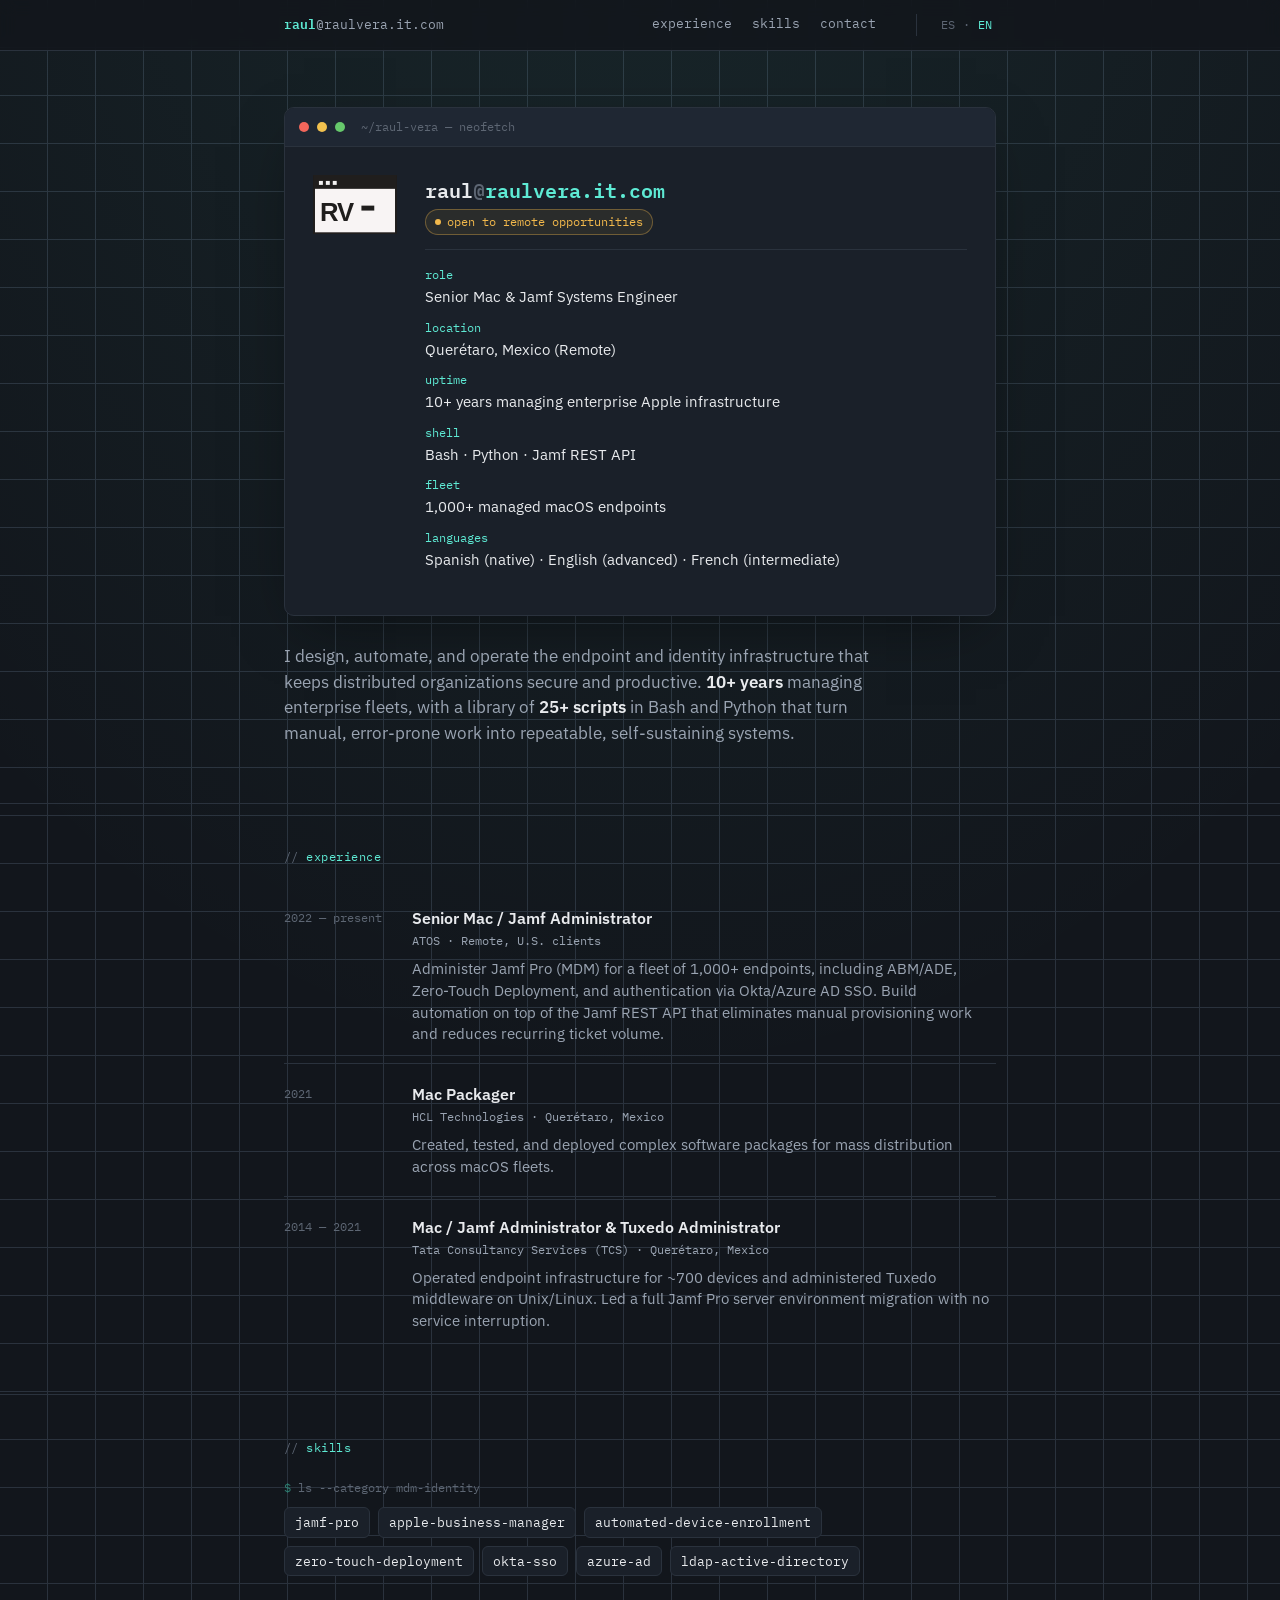
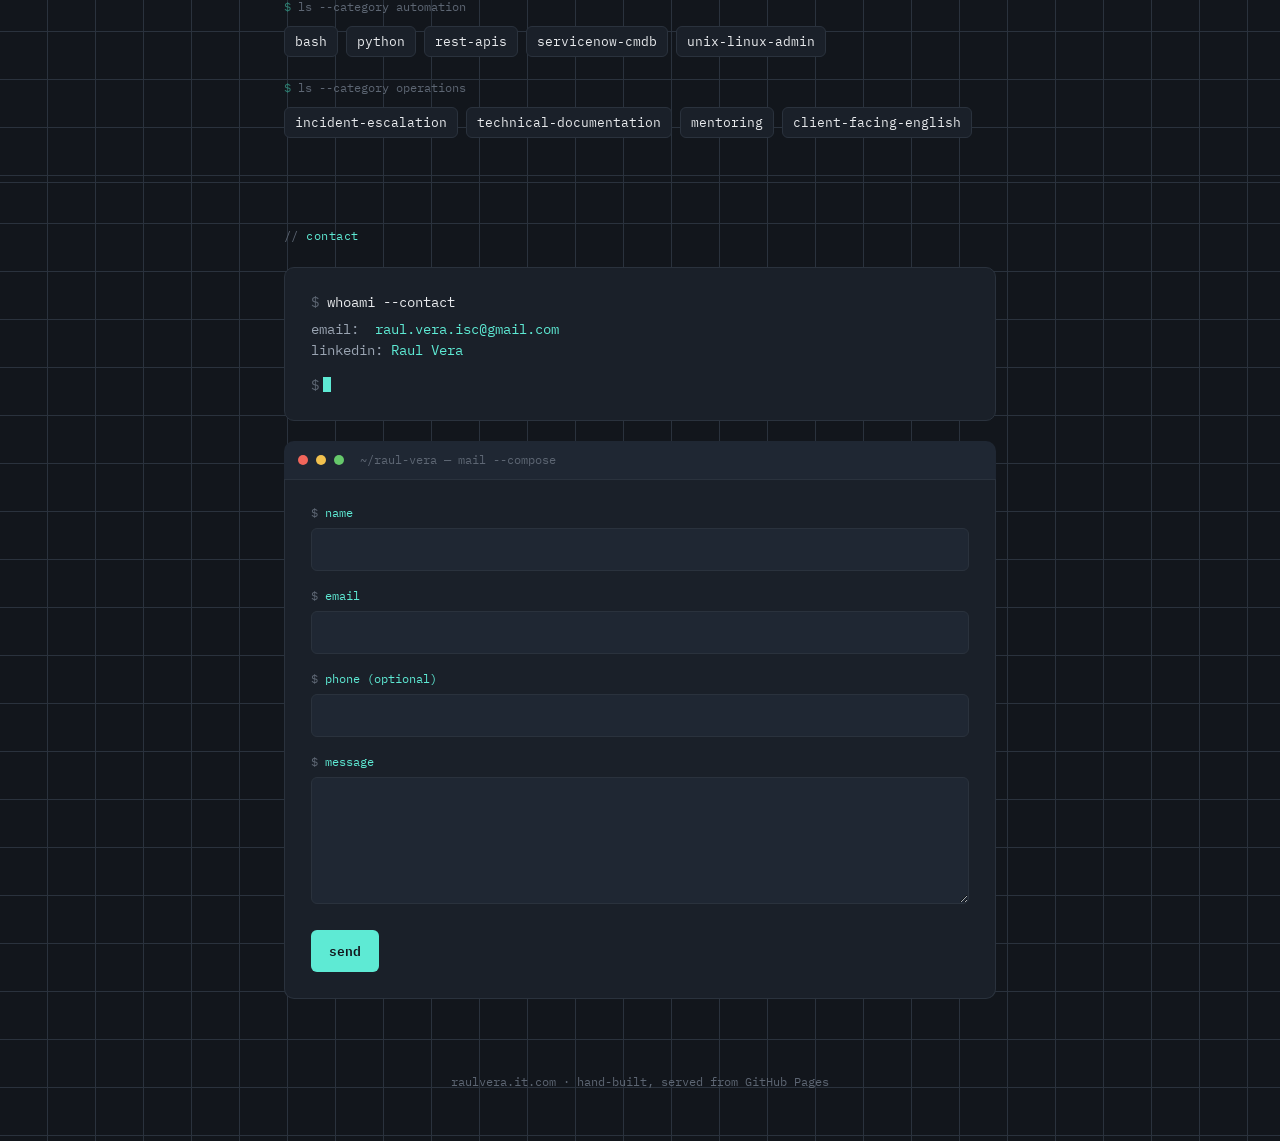
==== en/index.html @ 52d05ffd "Replace neofetch panel icon with RV logo from repo" ====
<!DOCTYPE html>
<html lang="en">
<head>
<meta charset="UTF-8">
<meta name="viewport" content="width=device-width, initial-scale=1.0">
<title>Raúl Vera — Senior Mac &amp; Jamf Systems Engineer</title>
<meta name="description" content="Raúl Vera Pineda — Senior Mac & Jamf Systems Engineer. 10+ years managing endpoint and identity infrastructure for enterprise clients.">
<link rel="preconnect" href="https://fonts.googleapis.com">
<link rel="preconnect" href="https://fonts.gstatic.com" crossorigin>
<link href="https://fonts.googleapis.com/css2?family=IBM+Plex+Mono:wght@400;500;600;700&family=IBM+Plex+Sans:wght@400;500;600;700&display=swap" rel="stylesheet">
<style>
  :root{
    --bg:        #12161C;
    --bg-panel:  #1A2029;
    --bg-panel-2:#1F2733;
    --border:    #2A323D;
    --text:      #E8EAED;
    --text-dim:  #9AA4B2;
    --text-faint:#5D6673;
    --accent:    #5EEAD4;
    --accent-dim:#2E7D71;
    --warn:      #F2B84B;
    --mono: 'IBM Plex Mono', ui-monospace, Menlo, Consolas, monospace;
    --sans: 'IBM Plex Sans', -apple-system, Segoe UI, sans-serif;
  }

  *{ box-sizing: border-box; }
  html{ scroll-behavior: smooth; }
  @media (prefers-reduced-motion: reduce){
    html{ scroll-behavior: auto; }
    *{ animation-duration: 0.01ms !important; transition-duration: 0.01ms !important; }
  }

  body{
    margin:0;
    background: var(--bg);
    background-image:
      radial-gradient(ellipse 80% 50% at 50% -10%, rgba(94,234,212,0.08), transparent),
      linear-gradient(var(--border) 1px, transparent 1px),
      linear-gradient(90deg, var(--border) 1px, transparent 1px);
    background-size: auto, 48px 48px, 48px 48px;
    background-position: 0 0, -1px -1px, -1px -1px;
    color: var(--text);
    font-family: var(--sans);
    line-height: 1.5;
    -webkit-font-smoothing: antialiased;
  }

  a{ color: var(--accent); text-decoration: none; }
  a:hover{ text-decoration: underline; }
  a:focus-visible, button:focus-visible{
    outline: 2px solid var(--accent);
    outline-offset: 3px;
    border-radius: 2px;
  }

  .wrap{
    max-width: 760px;
    margin: 0 auto;
    padding: 0 24px;
  }

  /* ---------- NAV ---------- */
  nav{
    position: sticky;
    top: 0;
    z-index: 10;
    background: rgba(18,22,28,0.85);
    backdrop-filter: blur(8px);
    border-bottom: 1px solid var(--border);
  }
  nav .wrap{
    display:flex;
    align-items:center;
    justify-content: space-between;
    padding-top: 14px;
    padding-bottom: 14px;
  }
  .nav-id{
    font-family: var(--mono);
    font-size: 13px;
    color: var(--text-dim);
  }
  .nav-id b{ color: var(--accent); font-weight: 600; }
  .nav-links{
    display:flex;
    gap: 20px;
    font-family: var(--mono);
    font-size: 13px;
  }
  .nav-links a{ color: var(--text-dim); }
  .nav-links a:hover{ color: var(--accent); }
  .lang-switch{
    display:flex;
    align-items:center;
    gap: 4px;
    font-family: var(--mono);
    font-size: 12px;
    margin-left: 20px;
    padding-left: 20px;
    border-left: 1px solid var(--border);
  }
  .lang-switch a{ color: var(--text-faint); padding: 2px 4px; }
  .lang-switch a:hover{ color: var(--accent); text-decoration:none; }
  .lang-switch a.active{ color: var(--accent); }
  .lang-switch span{ color: var(--text-faint); }

  /* ---------- HERO / NEOFETCH PANEL ---------- */
  header.hero{
    padding: 56px 0 40px;
  }
  .panel{
    background: var(--bg-panel);
    border: 1px solid var(--border);
    border-radius: 10px;
    overflow: hidden;
    box-shadow: 0 20px 60px -20px rgba(0,0,0,0.5);
  }
  .panel-titlebar{
    display:flex;
    align-items:center;
    gap: 8px;
    padding: 10px 14px;
    background: var(--bg-panel-2);
    border-bottom: 1px solid var(--border);
    font-family: var(--mono);
    font-size: 12px;
    color: var(--text-faint);
  }
  .dot{ width:10px; height:10px; border-radius:50%; display:inline-block; }
  .dot.r{ background:#F2665B; } .dot.y{ background:#F2C14E; } .dot.g{ background:#66C86B; }
  .panel-titlebar .path{ margin-left: 8px; }

  .fetch{
    display:grid;
    grid-template-columns: auto 1fr;
    gap: 28px;
    padding: 28px;
  }
  .fetch-mark{
    width: 84px;
    height: auto;
    flex-shrink: 0;
  }
  .fetch-data dt{
    font-family: var(--mono);
    font-size: 12px;
    color: var(--accent);
    margin-top: 10px;
  }
  .fetch-data dt:first-child{ margin-top: 0; }
  .fetch-data dd{
    margin: 2px 0 0;
    font-family: var(--sans);
    font-size: 15px;
    color: var(--text);
  }
  .fetch-name{
    font-family: var(--mono);
    font-weight: 600;
    font-size: 20px;
    color: var(--text);
    margin: 0 0 2px;
  }
  .fetch-name .at{ color: var(--text-faint); }
  .fetch-name .host{ color: var(--accent); }
  .fetch-rule{
    height:1px;
    background: var(--border);
    margin: 14px 0;
  }
  .status-pill{
    display:inline-flex;
    align-items:center;
    gap:6px;
    font-family: var(--mono);
    font-size: 12px;
    color: var(--warn);
    border: 1px solid rgba(242,184,75,0.35);
    background: rgba(242,184,75,0.08);
    padding: 3px 9px;
    border-radius: 999px;
  }
  .status-pill .blip{
    width:6px; height:6px; border-radius:50%;
    background: var(--warn);
  }

  .lede{
    margin-top: 28px;
    font-size: 17px;
    color: var(--text-dim);
    max-width: 62ch;
  }
  .lede strong{ color: var(--text); font-weight: 600; }

  /* ---------- SECTION LABELS ---------- */
  .section{ padding: 44px 0; border-top: 1px solid var(--border); }
  .section-label{
    font-family: var(--mono);
    font-size: 12px;
    color: var(--accent);
    letter-spacing: 0.04em;
    margin: 0 0 22px;
  }
  .section-label::before{ content: "// "; color: var(--text-faint); }

  /* ---------- EXPERIENCE (changelog style) ---------- */
  .log-entry{
    display:grid;
    grid-template-columns: 108px 1fr;
    gap: 20px;
    padding: 18px 0;
    border-bottom: 1px solid var(--border);
  }
  .log-entry:last-child{ border-bottom: none; }
  .log-date{
    font-family: var(--mono);
    font-size: 12px;
    color: var(--text-faint);
    padding-top: 3px;
  }
  .log-role{
    font-weight: 600;
    font-size: 16px;
    color: var(--text);
    margin: 0 0 2px;
  }
  .log-co{
    font-family: var(--mono);
    font-size: 12px;
    color: var(--text-dim);
    margin: 0 0 8px;
  }
  .log-desc{
    font-size: 14.5px;
    color: var(--text-dim);
    margin: 0;
  }

  /* ---------- SKILLS (package list style) ---------- */
  .pkg-group{ margin-bottom: 22px; }
  .pkg-group:last-child{ margin-bottom: 0; }
  .pkg-cmd{
    font-family: var(--mono);
    font-size: 12px;
    color: var(--text-faint);
    margin: 0 0 10px;
  }
  .pkg-cmd .flag{ color: var(--accent-dim); }
  .pkg-list{
    display:flex;
    flex-wrap: wrap;
    gap: 8px;
  }
  .pkg{
    font-family: var(--mono);
    font-size: 12.5px;
    color: var(--text);
    background: var(--bg-panel);
    border: 1px solid var(--border);
    padding: 5px 10px;
    border-radius: 6px;
  }
  .pkg .ver{ color: var(--accent); }

  /* ---------- CONTACT (terminal prompt) ---------- */
  .term{
    background: var(--bg-panel);
    border: 1px solid var(--border);
    border-radius: 10px;
    padding: 24px 26px;
    font-family: var(--mono);
    font-size: 14px;
  }
  .term .prompt{ color: var(--text-faint); }
  .term .cmd{ color: var(--text); }
  .term .out{ color: var(--text-dim); margin: 6px 0 14px 0; }
  .term .out a{ color: var(--accent); }
  .term .cursor{
    display:inline-block;
    width: 8px; height: 15px;
    background: var(--accent);
    margin-left: 4px;
    vertical-align: -2px;
    animation: blink 1.1s steps(1) infinite;
  }
  @keyframes blink{ 50%{ opacity:0; } }

  /* ---------- CONTACT FORM ---------- */
  .form-panel{
    margin-top: 20px;
  }
  .form-panel .panel-titlebar{ border-radius: 10px 10px 0 0; }
  .contact-form{
    background: var(--bg-panel);
    border: 1px solid var(--border);
    border-top: none;
    border-radius: 0 0 10px 10px;
    padding: 24px 26px 26px;
  }
  .form-row{ margin-bottom: 16px; }
  .form-row:last-of-type{ margin-bottom: 0; }
  .form-row label{
    display:block;
    font-family: var(--mono);
    font-size: 12px;
    color: var(--accent);
    margin-bottom: 6px;
  }
  .form-row label::before{ content: "$ "; color: var(--text-faint); }
  .form-row input,
  .form-row textarea{
    width: 100%;
    background: var(--bg-panel-2);
    border: 1px solid var(--border);
    border-radius: 6px;
    padding: 10px 12px;
    color: var(--text);
    font-family: var(--sans);
    font-size: 14px;
    line-height: 1.5;
  }
  .form-row input:focus,
  .form-row textarea:focus{
    outline: none;
    border-color: var(--accent);
  }
  .form-row textarea{ resize: vertical; min-height: 96px; }
  .hp{ position: absolute; left: -9999px; opacity: 0; height: 0; overflow: hidden; }
  .form-actions{
    display:flex;
    align-items:center;
    gap: 16px;
    margin-top: 20px;
  }
  #submit-btn{
    font-family: var(--mono);
    font-size: 13px;
    font-weight: 600;
    color: var(--bg);
    background: var(--accent);
    border: none;
    border-radius: 6px;
    padding: 10px 18px;
    cursor: pointer;
  }
  #submit-btn:hover{ background: #7FF0DD; }
  #submit-btn:disabled{ opacity: 0.6; cursor: default; }
  #form-status{
    font-family: var(--mono);
    font-size: 12.5px;
    color: var(--text-dim);
    margin: 0;
  }

  footer{
    padding: 30px 0 50px;
    text-align:center;
    font-family: var(--mono);
    font-size: 12px;
    color: var(--text-faint);
  }

  @media (max-width: 620px){
    .fetch{ grid-template-columns: 1fr; gap: 16px; padding: 22px; }
    .fetch-mark{ width: 56px; height: auto; }
    .log-entry{ grid-template-columns: 1fr; gap: 4px; }
    nav .wrap{ flex-wrap: wrap; justify-content: center; gap: 8px 0; padding-top: 10px; padding-bottom: 10px; }
    .nav-id{ width: 100%; text-align: center; }
    .nav-links{ gap: 12px; flex-wrap: wrap; justify-content: center; }
    .lang-switch{ margin-left: 8px; padding-left: 8px; }
  }
</style>
</head>
<body>

<nav>
  <div class="wrap">
    <div class="nav-id"><b>raul</b>@raulvera.it.com</div>
    <div class="nav-links">
      <a href="#experience">experience</a>
      <a href="#skills">skills</a>
      <a href="#contact">contact</a>
      <span class="lang-switch">
        <a href="/">ES</a><span>·</span><a href="/en/" class="active" aria-current="page">EN</a>
      </span>
    </div>
  </div>
</nav>

<header class="hero">
  <div class="wrap">
    <div class="panel">
      <div class="panel-titlebar">
        <span class="dot r"></span><span class="dot y"></span><span class="dot g"></span>
        <span class="path">~/raul-vera — neofetch</span>
      </div>
      <div class="fetch">
        <svg class="fetch-mark" viewBox="0 0 170 120" role="img" aria-label="RV" xmlns="http://www.w3.org/2000/svg">
          <rect x="2" y="2" width="166" height="116" fill="#f8f4f4" stroke="#201e1d" stroke-width="4"></rect>
          <rect x="2" y="2" width="166" height="26" fill="#201e1d"></rect>
          <g fill="#f3f2f2">
            <rect x="12" y="12" width="8" height="8"></rect>
            <rect x="26" y="12" width="8" height="8"></rect>
            <rect x="40" y="12" width="8" height="8"></rect>
          </g>
          <text x="14" y="94" font-family="Archivo, sans-serif" font-weight="800" font-size="52" letter-spacing="-2" fill="#201e1d">RV</text>
          <rect x="98" y="62" width="26" height="10" fill="#201e1d"></rect>
        </svg>
        <div>
          <p class="fetch-name">raul<span class="at">@</span><span class="host">raulvera.it.com</span></p>
          <span class="status-pill"><span class="blip"></span> open to remote opportunities</span>
          <div class="fetch-rule"></div>
          <dl class="fetch-data">
            <dt>role</dt><dd>Senior Mac &amp; Jamf Systems Engineer</dd>
            <dt>location</dt><dd>Querétaro, Mexico (Remote)</dd>
            <dt>uptime</dt><dd>10+ years managing enterprise Apple infrastructure</dd>
            <dt>shell</dt><dd>Bash · Python · Jamf REST API</dd>
            <dt>fleet</dt><dd>1,000+ managed macOS endpoints</dd>
            <dt>languages</dt><dd>Spanish (native) · English (advanced) · French (intermediate)</dd>
          </dl>
        </div>
      </div>
    </div>

    <p class="lede">
      I design, automate, and operate the endpoint and identity infrastructure that keeps distributed organizations
      secure and productive. <strong>10+ years</strong> managing enterprise fleets, with a library of
      <strong>25+ scripts</strong> in Bash and Python that turn manual, error-prone work into repeatable,
      self-sustaining systems.
    </p>
  </div>
</header>

<section class="section" id="experience">
  <div class="wrap">
    <p class="section-label">experience</p>

    <div class="log-entry">
      <div class="log-date">2022 — present</div>
      <div>
        <p class="log-role">Senior Mac / Jamf Administrator</p>
        <p class="log-co">ATOS · Remote, U.S. clients</p>
        <p class="log-desc">
          Administer Jamf Pro (MDM) for a fleet of 1,000+ endpoints, including ABM/ADE, Zero-Touch Deployment,
          and authentication via Okta/Azure AD SSO. Build automation on top of the Jamf REST API that eliminates
          manual provisioning work and reduces recurring ticket volume.
        </p>
      </div>
    </div>

    <div class="log-entry">
      <div class="log-date">2021</div>
      <div>
        <p class="log-role">Mac Packager</p>
        <p class="log-co">HCL Technologies · Querétaro, Mexico</p>
        <p class="log-desc">
          Created, tested, and deployed complex software packages for mass distribution across macOS fleets.
        </p>
      </div>
    </div>

    <div class="log-entry">
      <div class="log-date">2014 — 2021</div>
      <div>
        <p class="log-role">Mac / Jamf Administrator &amp; Tuxedo Administrator</p>
        <p class="log-co">Tata Consultancy Services (TCS) · Querétaro, Mexico</p>
        <p class="log-desc">
          Operated endpoint infrastructure for ~700 devices and administered Tuxedo middleware on Unix/Linux.
          Led a full Jamf Pro server environment migration with no service interruption.
        </p>
      </div>
    </div>
  </div>
</section>

<section class="section" id="skills">
  <div class="wrap">
    <p class="section-label">skills</p>

    <div class="pkg-group">
      <p class="pkg-cmd"><span class="flag">$</span> ls --category mdm-identity</p>
      <div class="pkg-list">
        <span class="pkg">jamf-pro</span>
        <span class="pkg">apple-business-manager</span>
        <span class="pkg">automated-device-enrollment</span>
        <span class="pkg">zero-touch-deployment</span>
        <span class="pkg">okta-sso</span>
        <span class="pkg">azure-ad</span>
        <span class="pkg">ldap-active-directory</span>
      </div>
    </div>

    <div class="pkg-group">
      <p class="pkg-cmd"><span class="flag">$</span> ls --category automation</p>
      <div class="pkg-list">
        <span class="pkg">bash</span>
        <span class="pkg">python</span>
        <span class="pkg">rest-apis</span>
        <span class="pkg">servicenow-cmdb</span>
        <span class="pkg">unix-linux-admin</span>
      </div>
    </div>

    <div class="pkg-group">
      <p class="pkg-cmd"><span class="flag">$</span> ls --category operations</p>
      <div class="pkg-list">
        <span class="pkg">incident-escalation</span>
        <span class="pkg">technical-documentation</span>
        <span class="pkg">mentoring</span>
        <span class="pkg">client-facing-english</span>
      </div>
    </div>
  </div>
</section>

<section class="section" id="contact">
  <div class="wrap">
    <p class="section-label">contact</p>
    <div class="term">
      <div><span class="prompt">$</span> <span class="cmd">whoami --contact</span></div>
      <div class="out">
        email:&nbsp;&nbsp;<a href="mailto:raul.vera.isc@gmail.com">raul.vera.isc@gmail.com</a><br>
        linkedin:&nbsp;<a href="https://www.linkedin.com/in/juan-raul-vera-pineda/?locale=es">Raul Vera</a>
      </div>
      <div><span class="prompt">$</span><span class="cursor"></span></div>
    </div>

    <div class="form-panel">
      <div class="panel-titlebar">
        <span class="dot r"></span><span class="dot y"></span><span class="dot g"></span>
        <span class="path">~/raul-vera — mail --compose</span>
      </div>
      <form id="contact-form" class="contact-form" novalidate>
        <div class="form-row">
          <label for="f-nombre">name</label>
          <input id="f-nombre" name="nombre" type="text" required autocomplete="name">
        </div>
        <div class="form-row">
          <label for="f-email">email</label>
          <input id="f-email" name="email" type="email" required autocomplete="email">
        </div>
        <div class="form-row">
          <label for="f-telefono">phone (optional)</label>
          <input id="f-telefono" name="telefono" type="tel" autocomplete="tel">
        </div>
        <div class="form-row">
          <label for="f-mensaje">message</label>
          <textarea id="f-mensaje" name="mensaje" rows="5" required></textarea>
        </div>

        <!-- Honeypot antispam: hidden for humans, bots fill it in. -->
        <div class="hp form-row" aria-hidden="true">
          <label for="f-website">Leave this field empty</label>
          <input id="f-website" name="website" tabindex="-1" autocomplete="off">
        </div>

        <div class="form-actions">
          <button type="submit" id="submit-btn">send</button>
          <p id="form-status" role="status" aria-live="polite"></p>
        </div>
      </form>
    </div>
  </div>
</section>

<footer>
  raulvera.it.com · hand-built, served from GitHub Pages
</footer>

<script>
// ── Config ────────────────────────────────────────────────────────────────
// The token is public by necessity (static site, no backend).
const MS_URL = 'https://microservices.ochenta.com.mx';
const API_KEY = 'L24CLQzhAxbbnWiB7VMWXERXc5L6R54s';
const DESTINO = 'raul.vera.isc@gmail.com';
const SENDER_DOMAIN = 'ochenta';
const NOMBRE_SITIO = 'Raúl Vera';
const ENVIAR_ACUSE = true;

const REMITENTE = `${NOMBRE_SITIO} <robot@ochenta.com.mx>`;

// ── Utilities ─────────────────────────────────────────────────────────────
const escapeHtml = (s) =>
  String(s ?? '')
    .replace(/&/g, '&amp;')
    .replace(/</g, '&lt;')
    .replace(/>/g, '&gt;')
    .replace(/"/g, '&quot;')
    .replace(/'/g, '&#39;');

async function postMS(ruta, payload, { timeoutMs = 15000 } = {}) {
  const ctrl = new AbortController();
  const t = setTimeout(() => ctrl.abort(), timeoutMs);
  try {
    const res = await fetch(`${MS_URL}${ruta}`, {
      method: 'POST',
      headers: { 'Content-Type': 'application/json', 'x-api-key': API_KEY },
      body: JSON.stringify(payload),
      signal: ctrl.signal,
    });
    const data = await res.json().catch(() => ({}));
    if (!res.ok) throw new Error(data.error || `HTTP ${res.status}`);
    return data;
  } finally {
    clearTimeout(t);
  }
}

// ── Submission ────────────────────────────────────────────────────────────
const form = document.getElementById('contact-form');
const btn = document.getElementById('submit-btn');
const status = document.getElementById('form-status');

form.addEventListener('submit', async (e) => {
  e.preventDefault();
  if (btn.disabled) return;

  const fd = new FormData(form);
  const nombre = (fd.get('nombre') || '').toString().trim();
  const email = (fd.get('email') || '').toString().trim();
  const telefono = (fd.get('telefono') || '').toString().trim();
  const mensaje = (fd.get('mensaje') || '').toString().trim();
  const honeypot = (fd.get('website') || '').toString().trim();

  if (honeypot) {
    status.textContent = 'Thanks! Your message was sent.';
    form.reset();
    return;
  }

  if (!nombre || !email || !mensaje) {
    status.textContent = 'Please fill in name, email, and message.';
    return;
  }
  if (!/^[^\s@]+@[^\s@]+\.[^\s@]+$/.test(email)) {
    status.textContent = 'Please check your email address.';
    return;
  }

  btn.disabled = true;
  status.textContent = 'Sending…';

  try {
    await postMS('/send-mail', {
      to: DESTINO,
      replyTo: email,
      senderDomain: SENDER_DOMAIN,
      subject: `New message from ${nombre} via ${NOMBRE_SITIO}`,
      template: 'contacto-recibido',
      vars: {
        campos: {
          Name: escapeHtml(nombre),
          Email: escapeHtml(email),
          ...(telefono && { Phone: escapeHtml(telefono) }),
          Message: escapeHtml(mensaje),
        },
      },
    });

    if (ENVIAR_ACUSE) {
      postMS('/send-confirmation', {
        to: email,
        from: REMITENTE,
        senderDomain: SENDER_DOMAIN,
        template: 'gracias-por-contactar',
        vars: { nombre },
        primaryColor: '#5EEAD4',
        footerMsg: `${NOMBRE_SITIO} — this is an automated email, please do not reply.`,
      }).catch((err) => console.warn('Confirmation not sent:', err));
    }

    form.reset();
    status.textContent = 'Thanks! Your message was sent.';
  } catch (err) {
    console.error('[contact]', err);
    status.textContent = 'We could not send your message. Email us at ' + DESTINO;
  } finally {
    btn.disabled = false;
  }
});
</script>

</body>
</html>
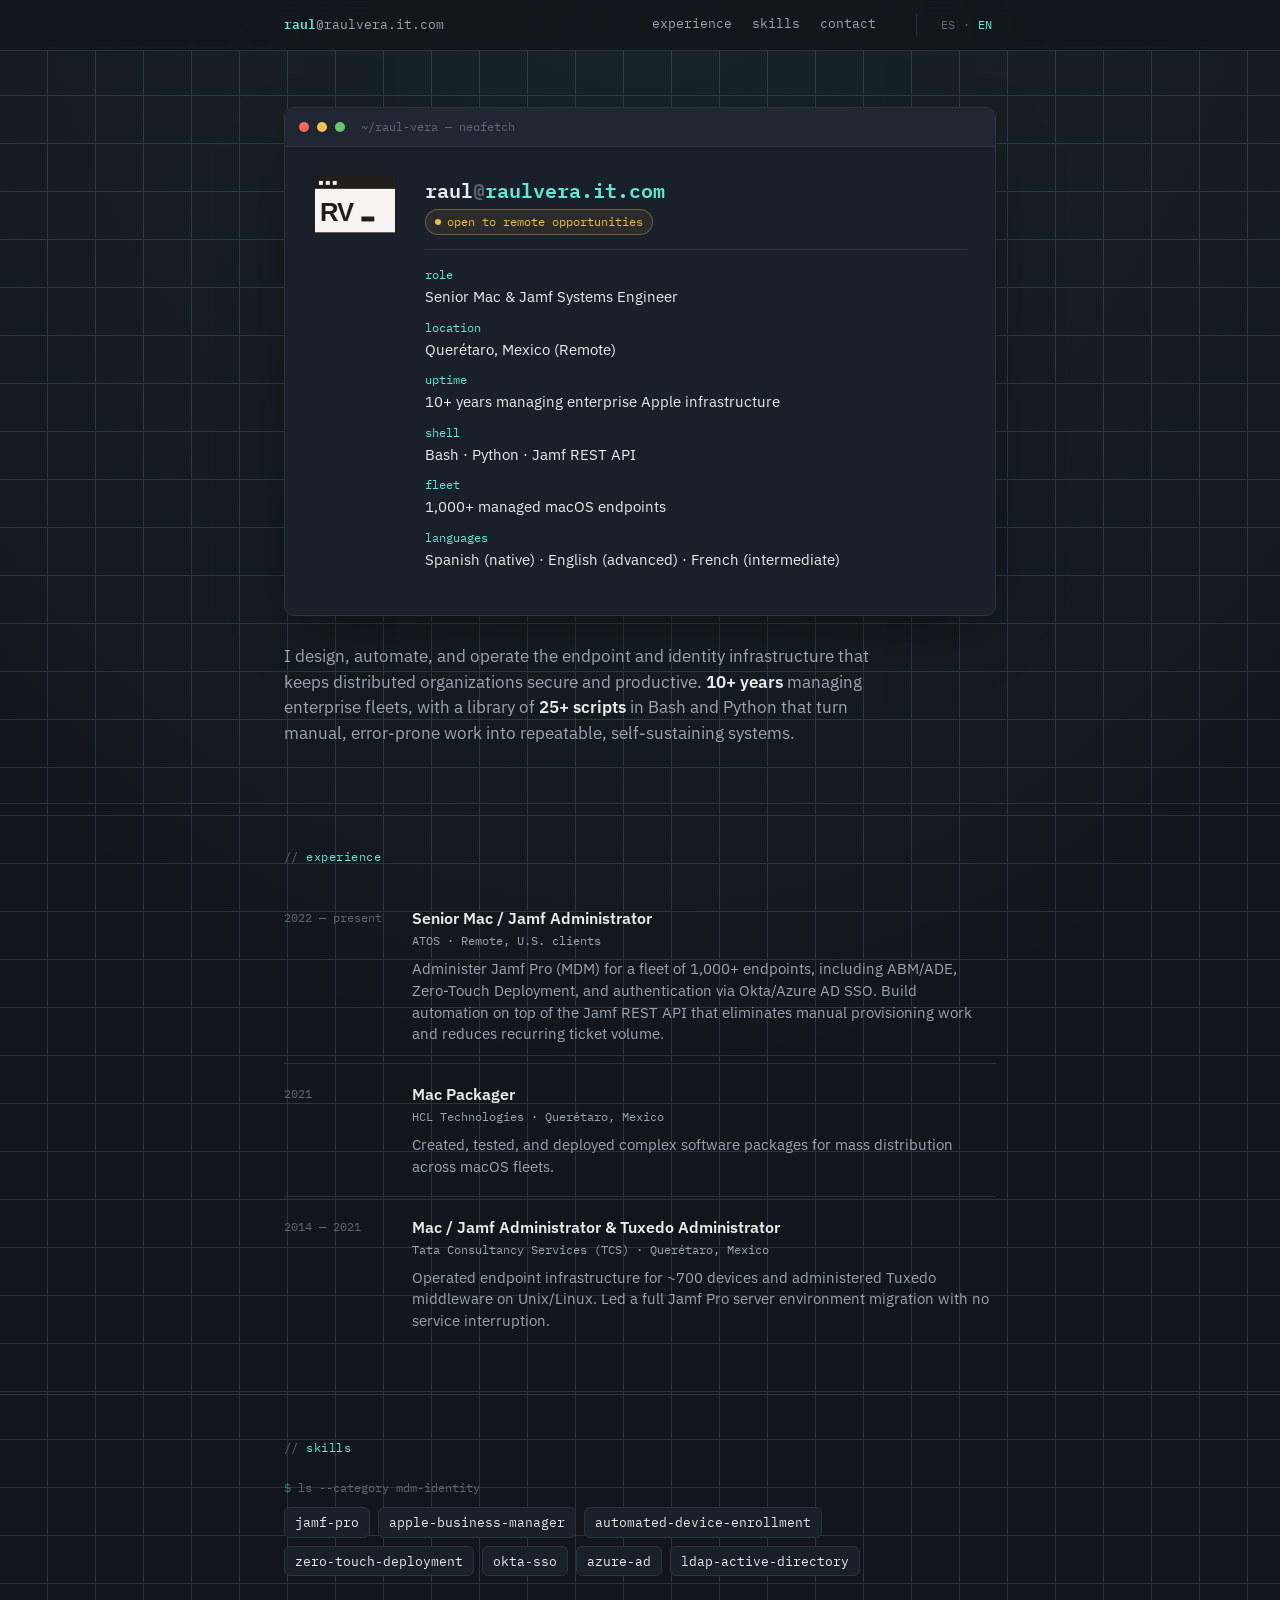
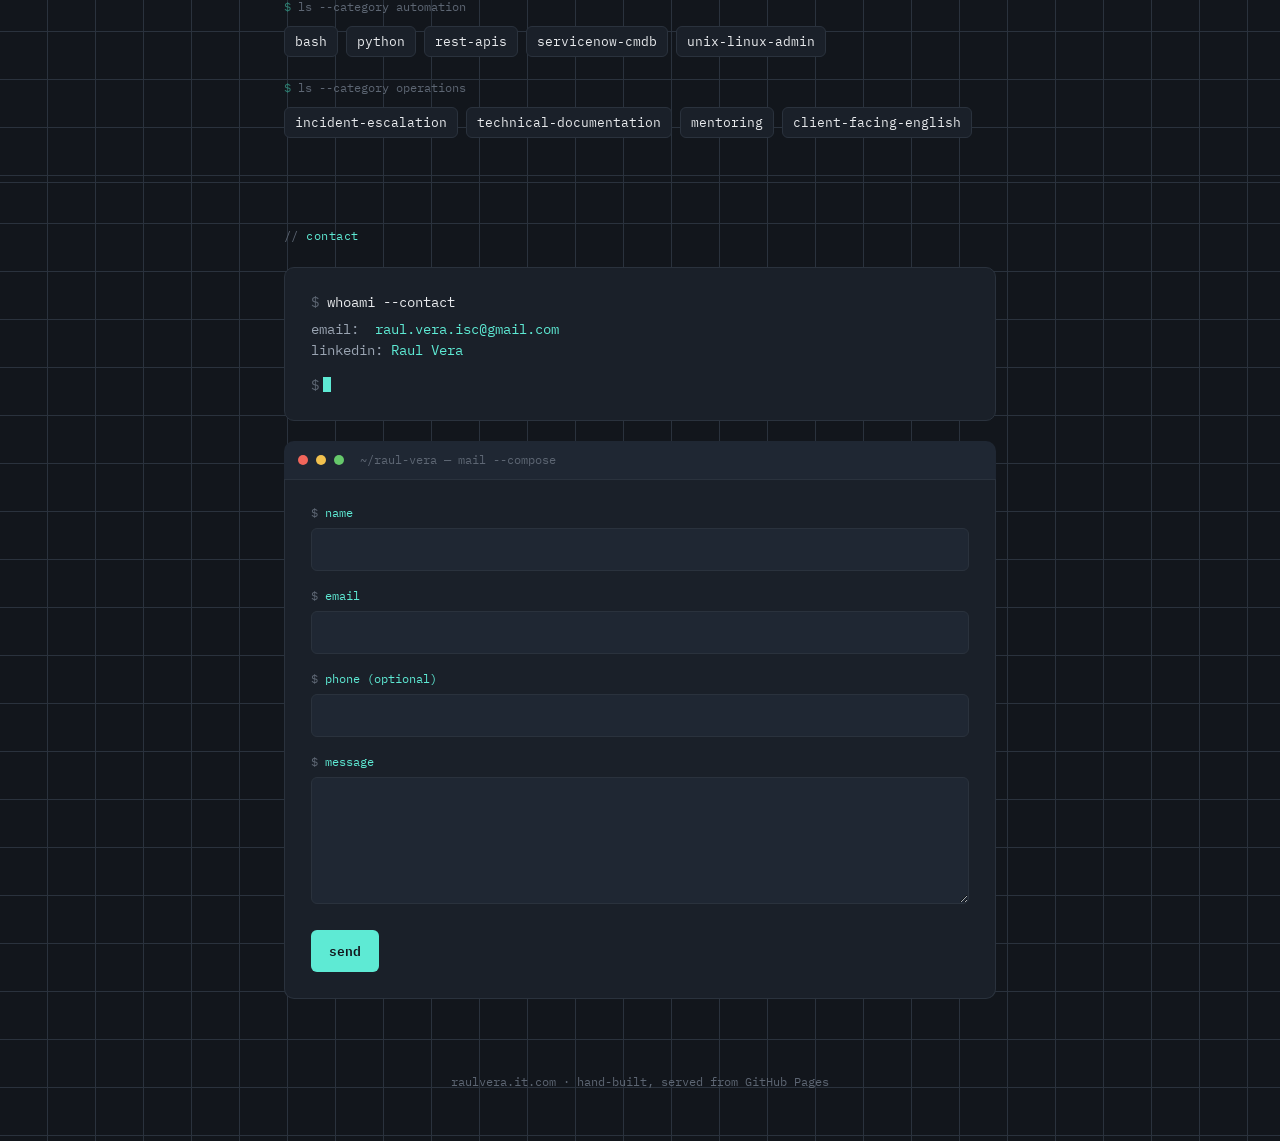
==== commit ce333a8e: "Use animated logo (blinking cursor) in neofetch panel" ====
--- a/en/index.html
+++ b/en/index.html
@@ -398,6 +398,7 @@
       </div>
       <div class="fetch">
         <svg class="fetch-mark" viewBox="0 0 170 120" role="img" aria-label="RV" xmlns="http://www.w3.org/2000/svg">
+          <style>@keyframes blk{0%,52%{opacity:1}53%,100%{opacity:0}}.cur{animation:blk 1.1s steps(1) infinite}</style>
           <rect x="2" y="2" width="166" height="116" fill="#f8f4f4" stroke="#201e1d" stroke-width="4"></rect>
           <rect x="2" y="2" width="166" height="26" fill="#201e1d"></rect>
           <g fill="#f3f2f2">
@@ -406,7 +407,7 @@
             <rect x="40" y="12" width="8" height="8"></rect>
           </g>
           <text x="14" y="94" font-family="Archivo, sans-serif" font-weight="800" font-size="52" letter-spacing="-2" fill="#201e1d">RV</text>
-          <rect x="98" y="62" width="26" height="10" fill="#201e1d"></rect>
+          <rect class="cur" x="98" y="84" width="26" height="10" fill="#201e1d"></rect>
         </svg>
         <div>
           <p class="fetch-name">raul<span class="at">@</span><span class="host">raulvera.it.com</span></p>
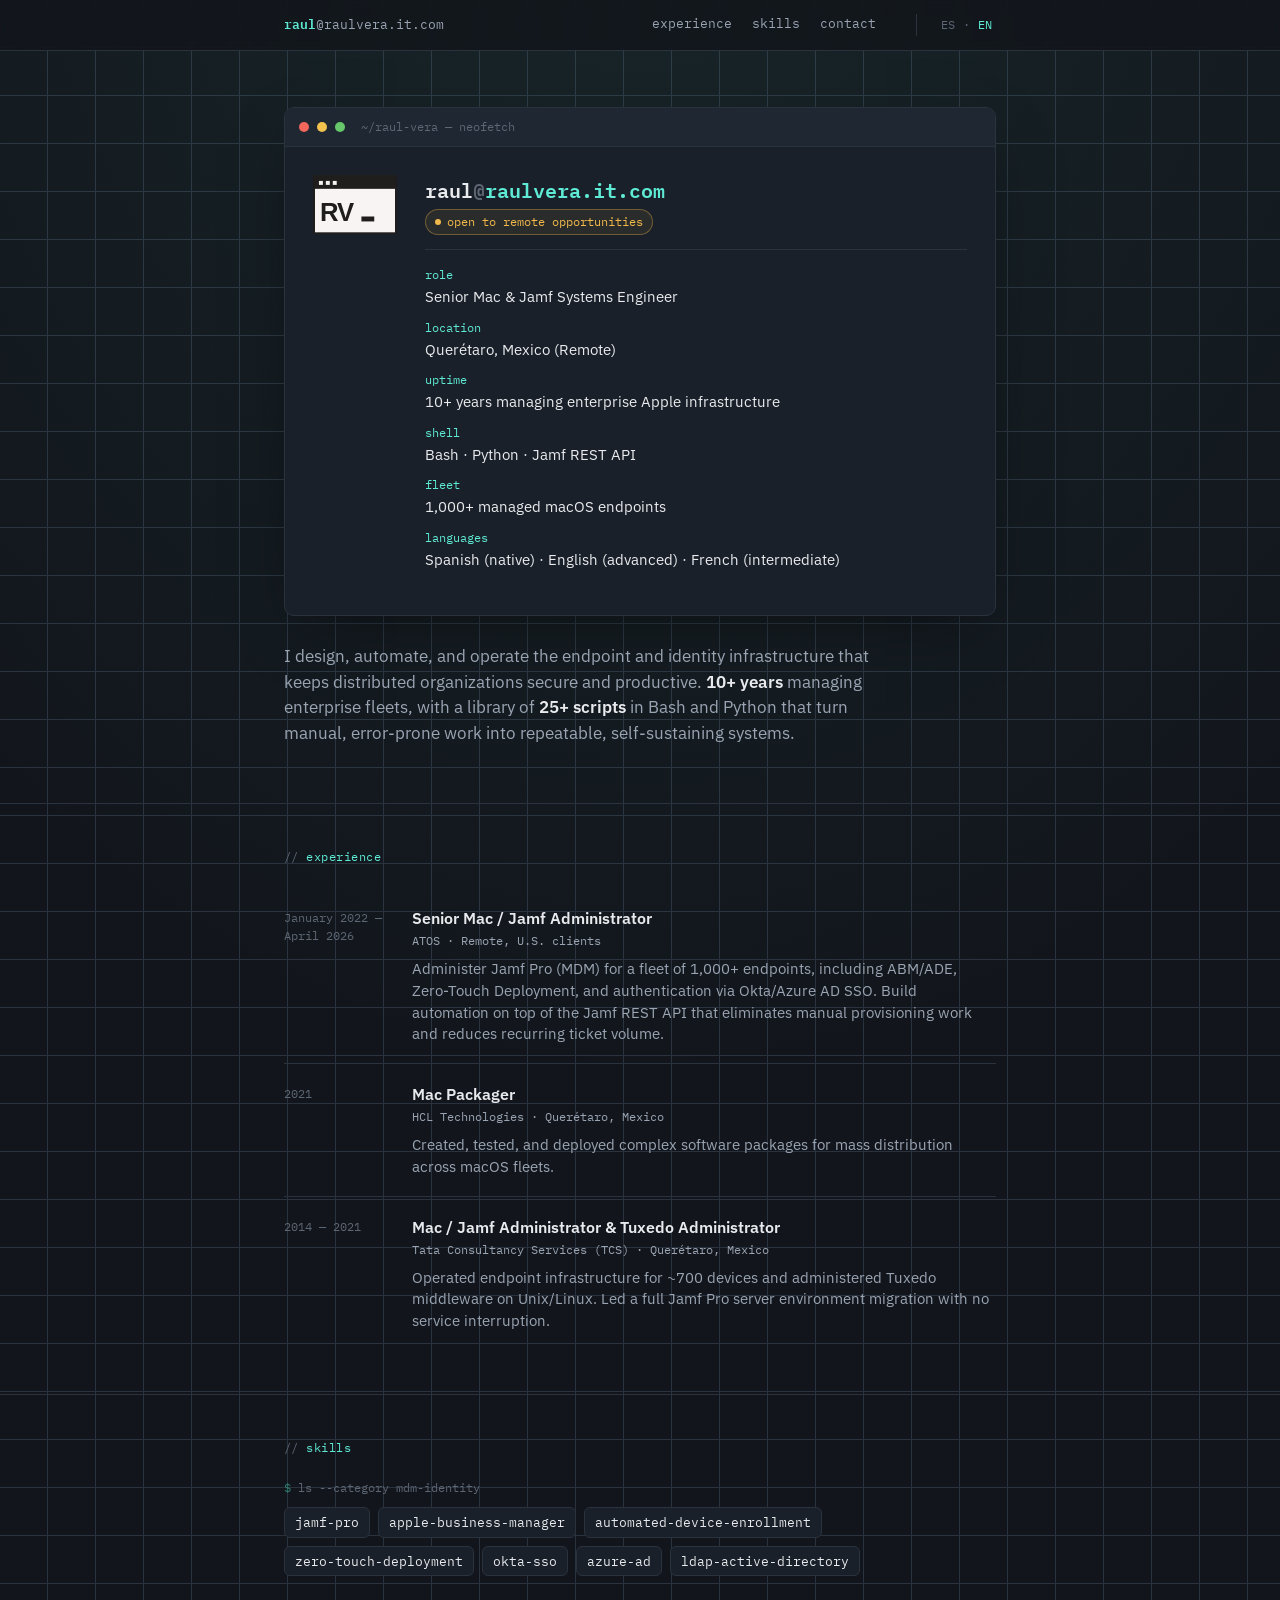
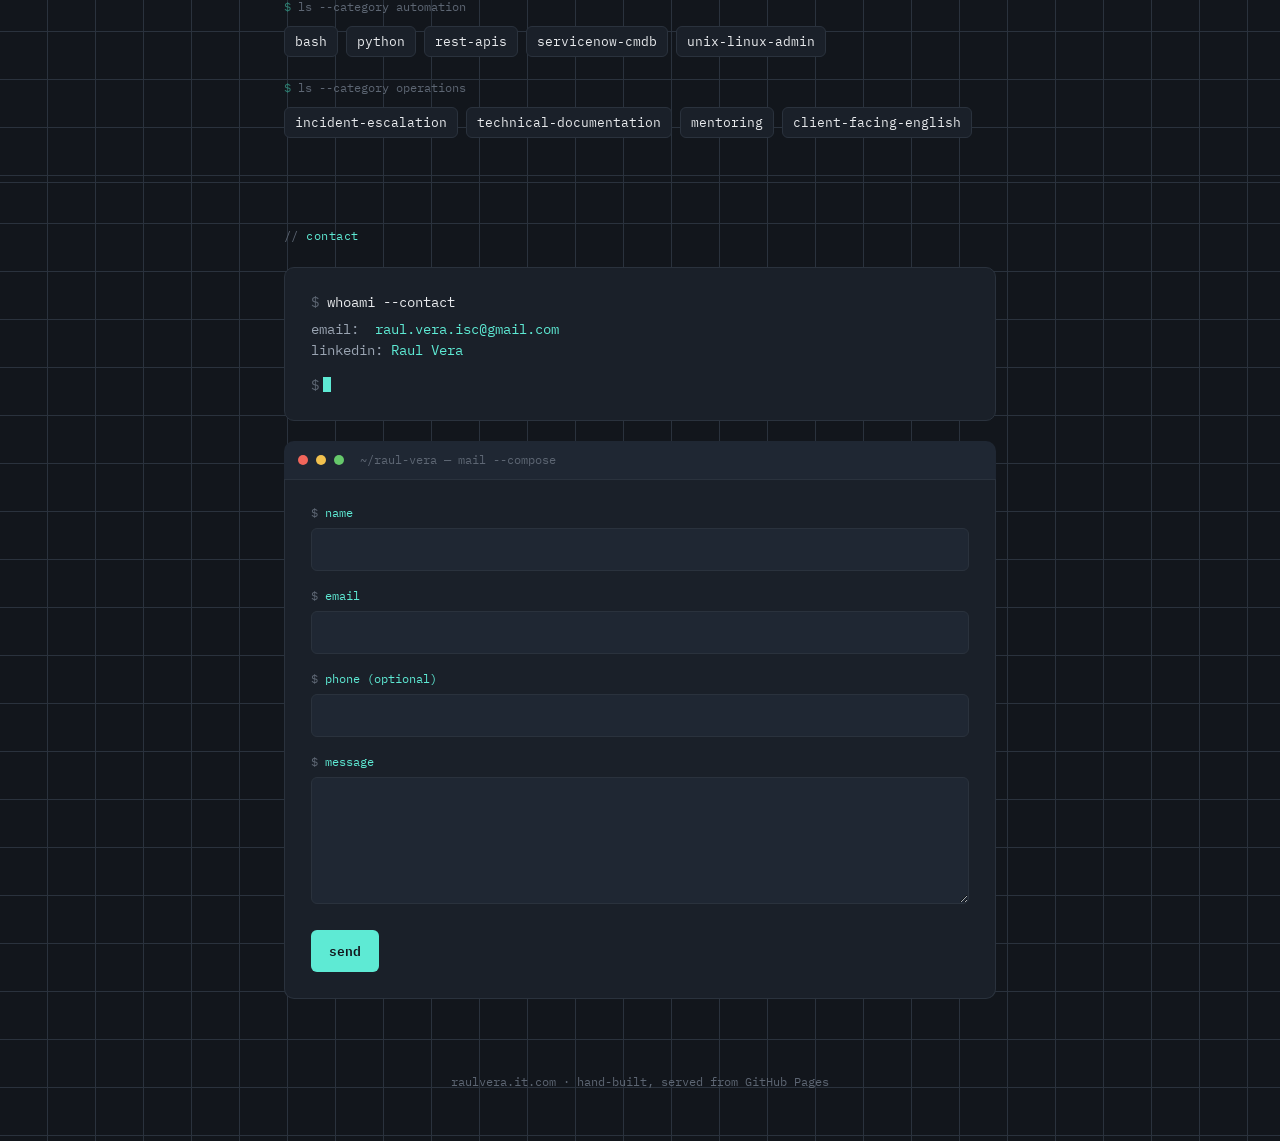
==== commit 1a9b1804: "Update ATOS end date to April 2026 Co-Authored-By: Claude Sonnet 5 <noreply@anthropic.com>" ====
--- a/en/index.html
+++ b/en/index.html
@@ -439,7 +439,7 @@
     <p class="section-label">experience</p>
 
     <div class="log-entry">
-      <div class="log-date">2022 — present</div>
+      <div class="log-date">January 2022 — April 2026</div>
       <div>
         <p class="log-role">Senior Mac / Jamf Administrator</p>
         <p class="log-co">ATOS · Remote, U.S. clients</p>
@@ -668,6 +668,7 @@
         template: 'gracias-por-contactar',
         vars: { nombre },
         primaryColor: '#5EEAD4',
+        logoUrl: 'https://raulvera.it.com/rv-1e.png',
         footerMsg: `${NOMBRE_SITIO} — this is an automated email, please do not reply.`,
       }).catch((err) => console.warn('Confirmation not sent:', err));
     }
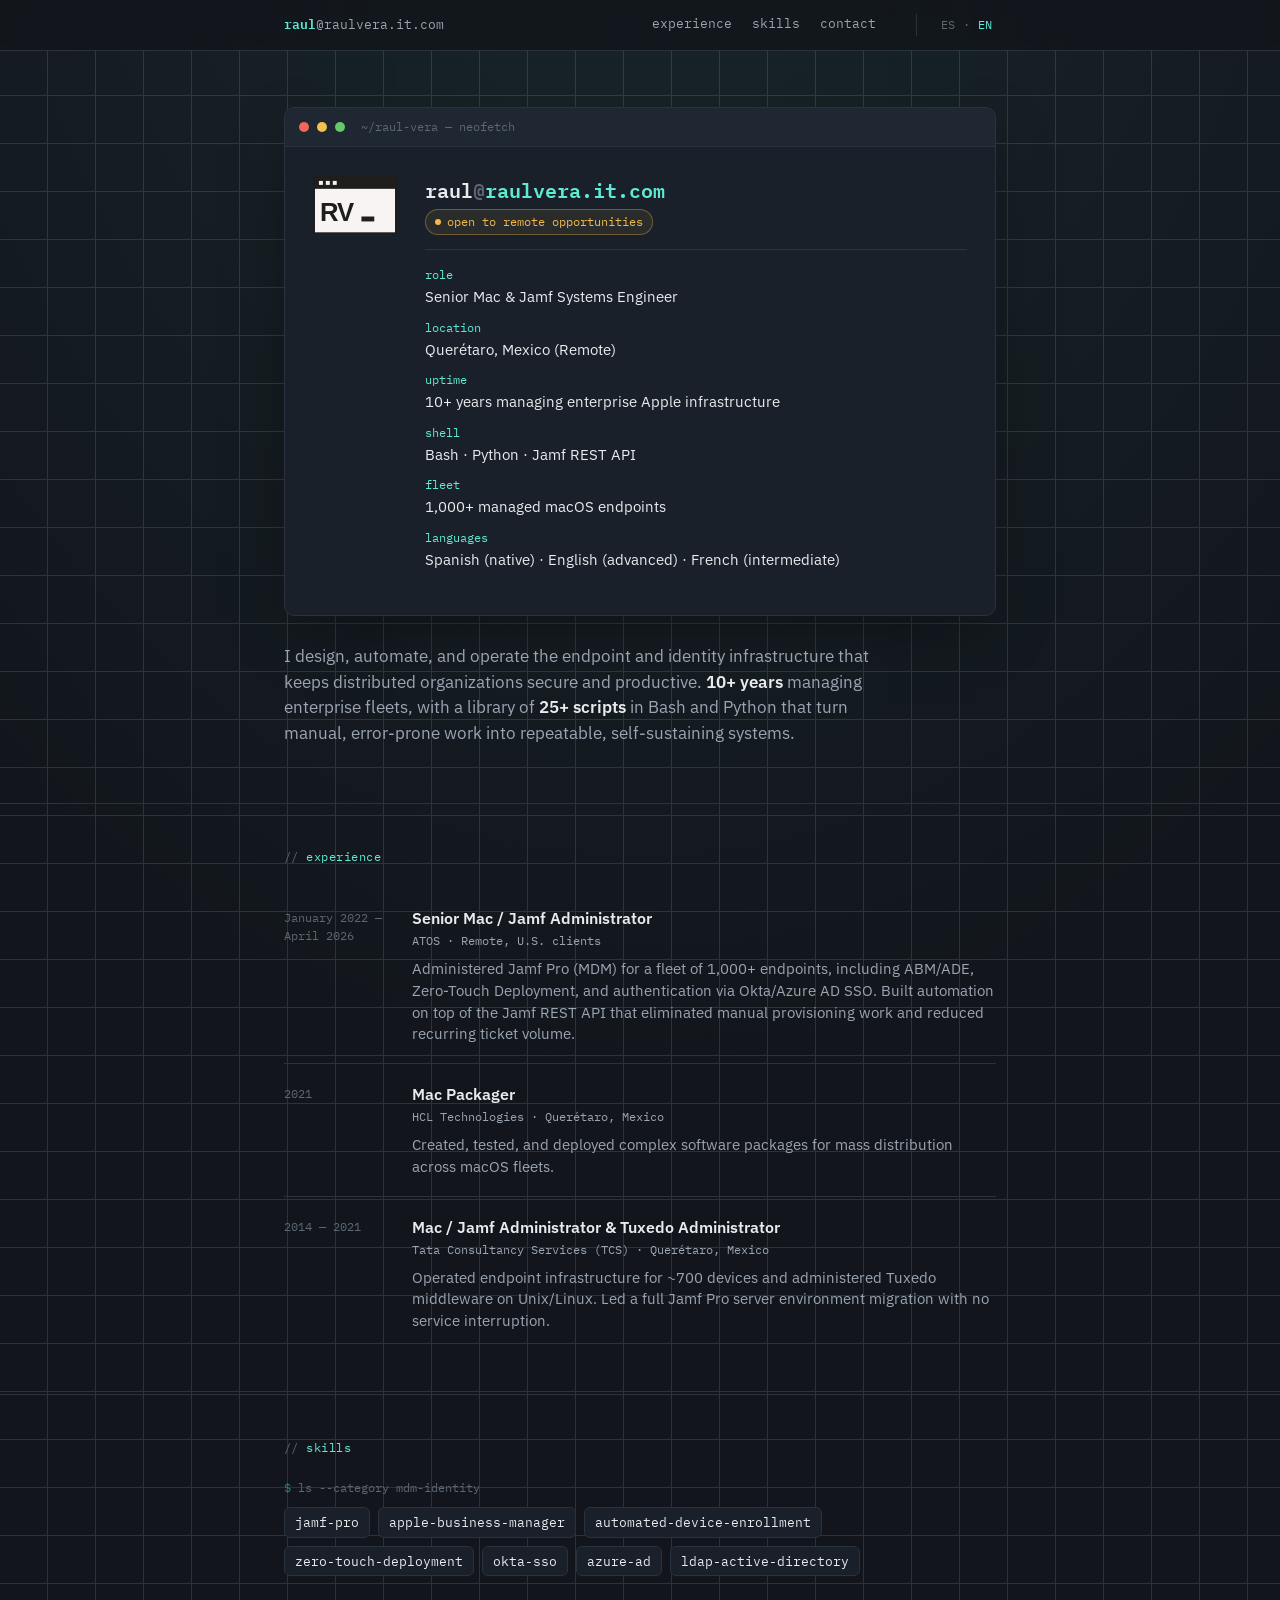
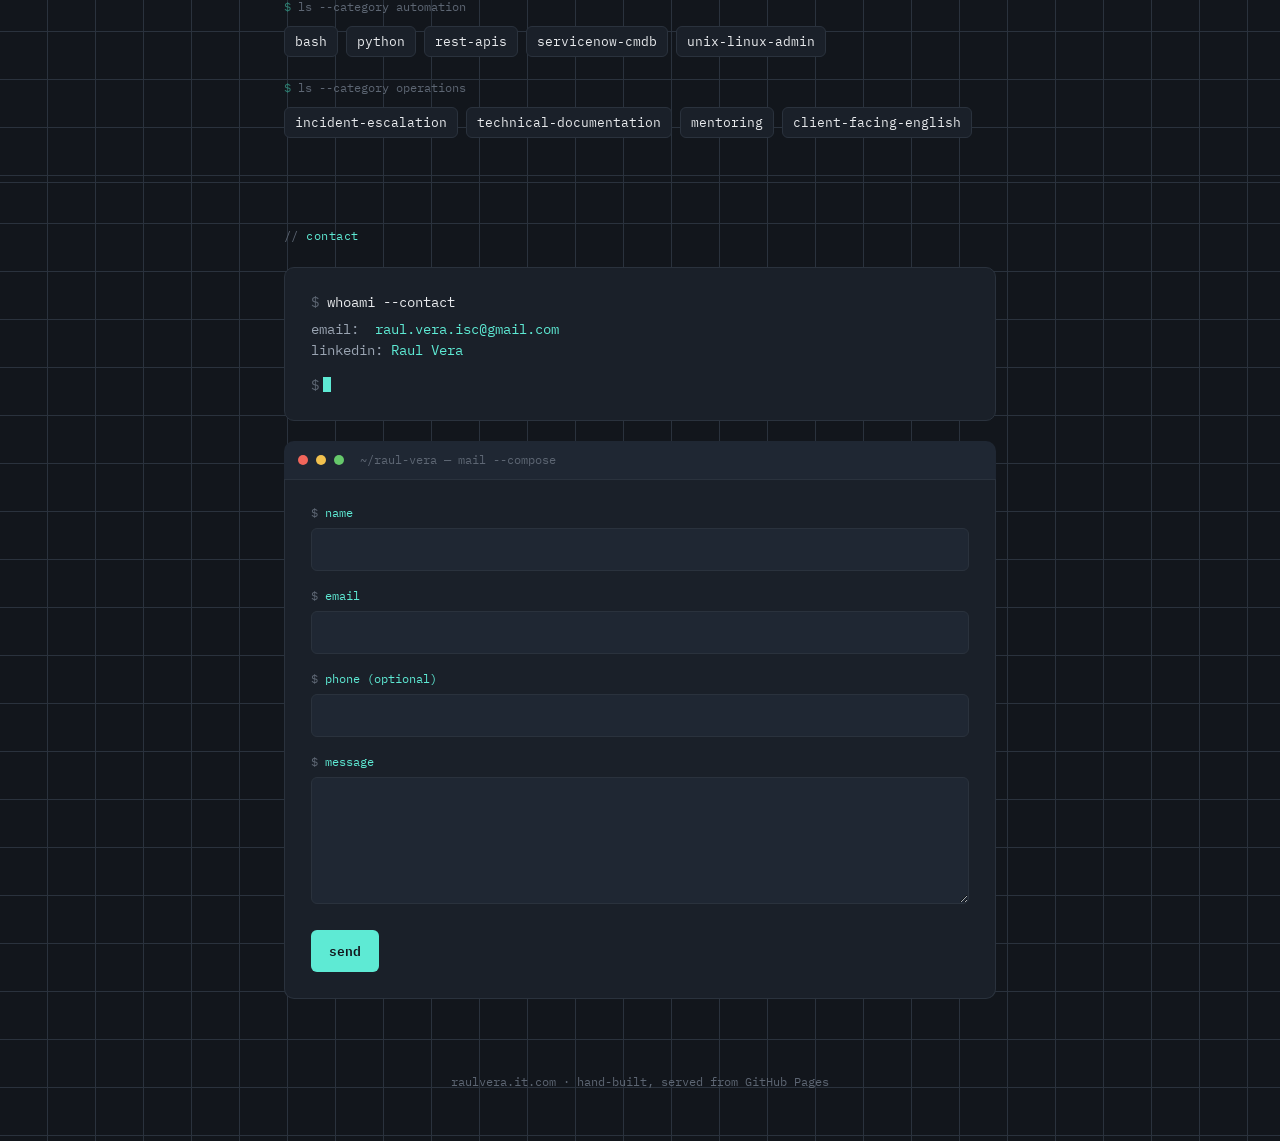
==== commit ac70f3db: "Change ATOS role description to past tense Co-Authored-By: Claude Sonnet 5 <noreply@anthropic.com>" ====
--- a/en/index.html
+++ b/en/index.html
@@ -444,9 +444,9 @@
         <p class="log-role">Senior Mac / Jamf Administrator</p>
         <p class="log-co">ATOS · Remote, U.S. clients</p>
         <p class="log-desc">
-          Administer Jamf Pro (MDM) for a fleet of 1,000+ endpoints, including ABM/ADE, Zero-Touch Deployment,
-          and authentication via Okta/Azure AD SSO. Build automation on top of the Jamf REST API that eliminates
-          manual provisioning work and reduces recurring ticket volume.
+          Administered Jamf Pro (MDM) for a fleet of 1,000+ endpoints, including ABM/ADE, Zero-Touch Deployment,
+          and authentication via Okta/Azure AD SSO. Built automation on top of the Jamf REST API that eliminated
+          manual provisioning work and reduced recurring ticket volume.
         </p>
       </div>
     </div>
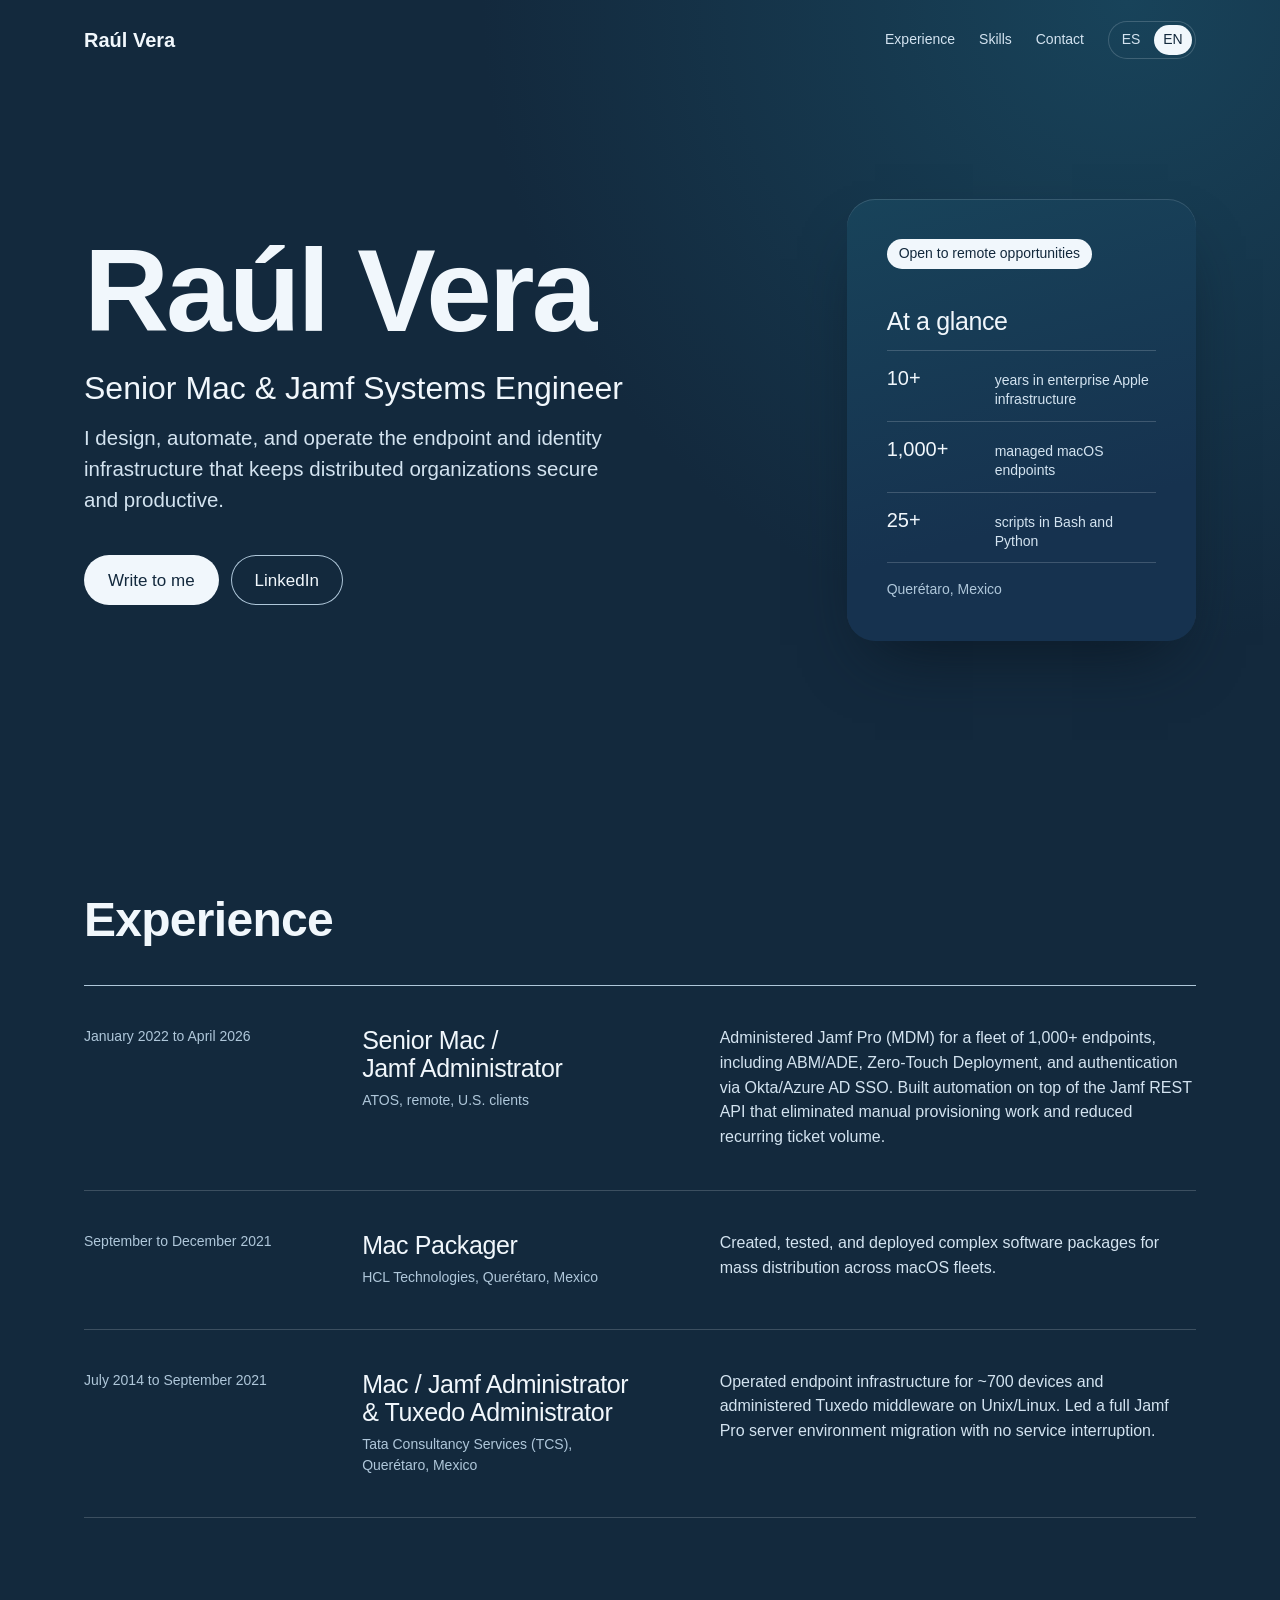
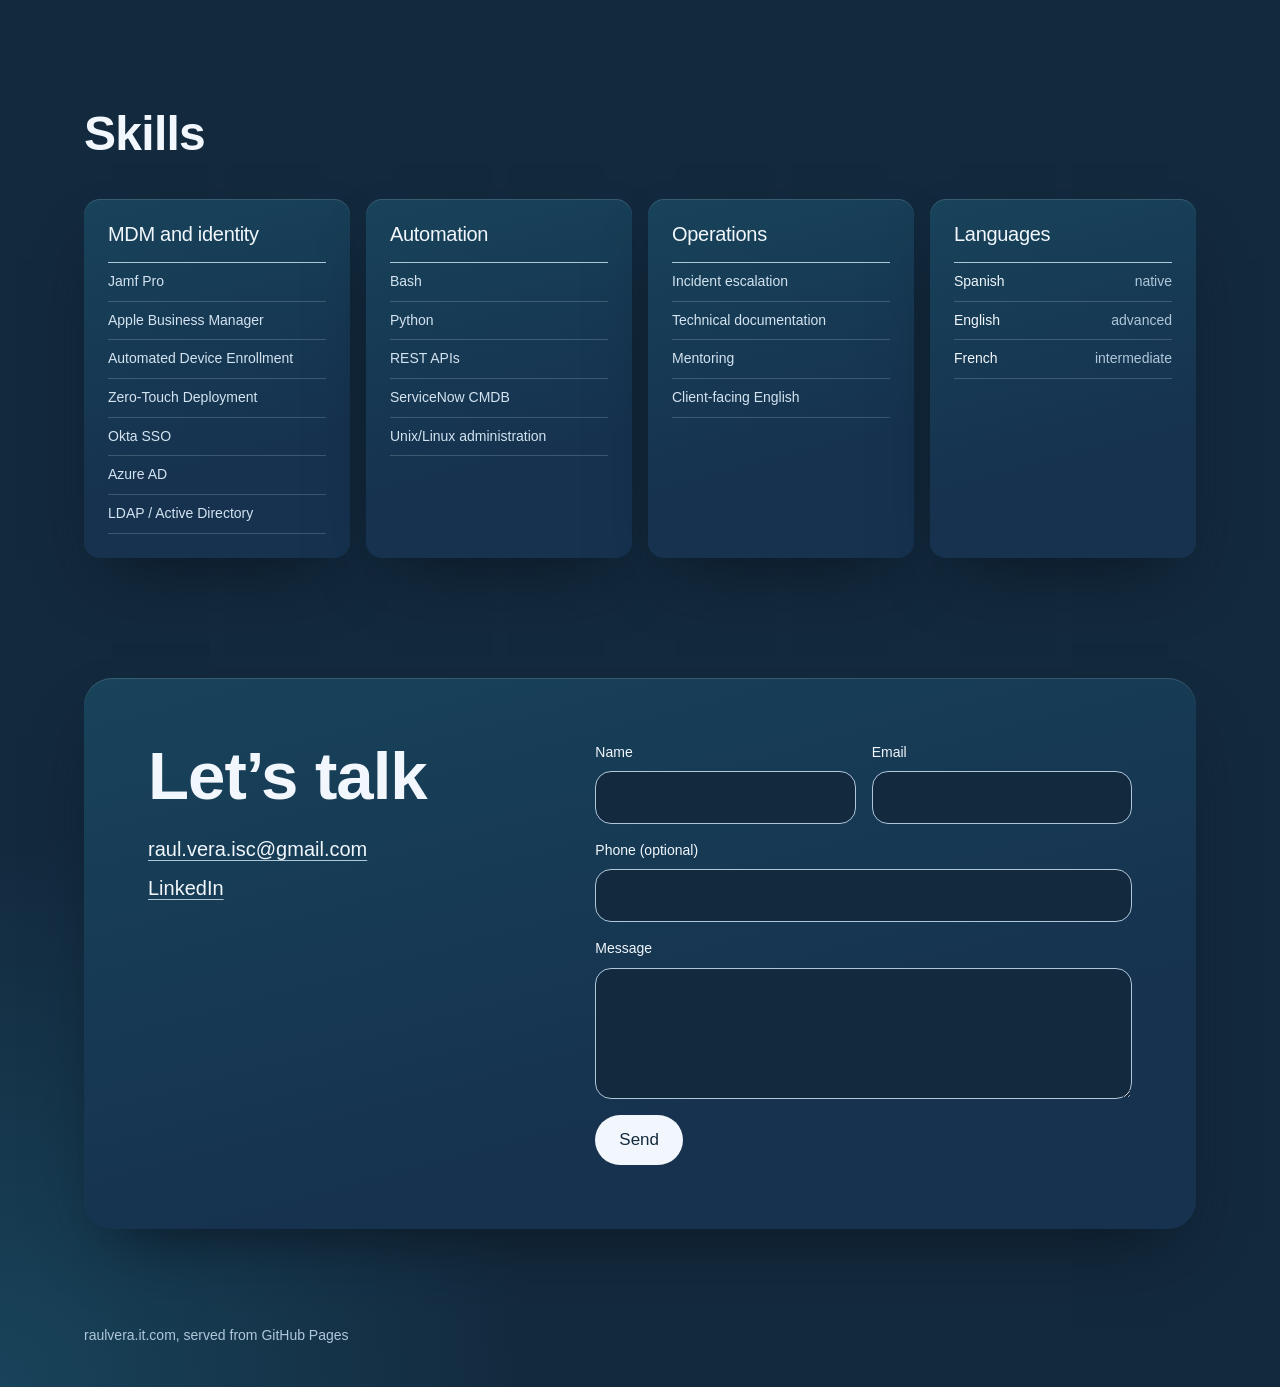
==== commit 4e82aeeb: "Redesign site with Kiln theme in deep blue palette Replace the terminal layout with a dark blue desi" ====
--- a/en/index.html
+++ b/en/index.html
@@ -2,573 +2,99 @@
 <html lang="en">
 <head>
 <meta charset="UTF-8">
-<meta name="viewport" content="width=device-width, initial-scale=1.0">
-<title>Raúl Vera — Senior Mac &amp; Jamf Systems Engineer</title>
-<meta name="description" content="Raúl Vera Pineda — Senior Mac & Jamf Systems Engineer. 10+ years managing endpoint and identity infrastructure for enterprise clients.">
-<link rel="preconnect" href="https://fonts.googleapis.com">
-<link rel="preconnect" href="https://fonts.gstatic.com" crossorigin>
-<link href="https://fonts.googleapis.com/css2?family=IBM+Plex+Mono:wght@400;500;600;700&family=IBM+Plex+Sans:wght@400;500;600;700&display=swap" rel="stylesheet">
-<style>
-  :root{
-    --bg:        #12161C;
-    --bg-panel:  #1A2029;
-    --bg-panel-2:#1F2733;
-    --border:    #2A323D;
-    --text:      #E8EAED;
-    --text-dim:  #9AA4B2;
-    --text-faint:#5D6673;
-    --accent:    #5EEAD4;
-    --accent-dim:#2E7D71;
-    --warn:      #F2B84B;
-    --mono: 'IBM Plex Mono', ui-monospace, Menlo, Consolas, monospace;
-    --sans: 'IBM Plex Sans', -apple-system, Segoe UI, sans-serif;
-  }
-
-  *{ box-sizing: border-box; }
-  html{ scroll-behavior: smooth; }
-  @media (prefers-reduced-motion: reduce){
-    html{ scroll-behavior: auto; }
-    *{ animation-duration: 0.01ms !important; transition-duration: 0.01ms !important; }
-  }
-
-  body{
-    margin:0;
-    background: var(--bg);
-    background-image:
-      radial-gradient(ellipse 80% 50% at 50% -10%, rgba(94,234,212,0.08), transparent),
-      linear-gradient(var(--border) 1px, transparent 1px),
-      linear-gradient(90deg, var(--border) 1px, transparent 1px);
-    background-size: auto, 48px 48px, 48px 48px;
-    background-position: 0 0, -1px -1px, -1px -1px;
-    color: var(--text);
-    font-family: var(--sans);
-    line-height: 1.5;
-    -webkit-font-smoothing: antialiased;
-  }
-
-  a{ color: var(--accent); text-decoration: none; }
-  a:hover{ text-decoration: underline; }
-  a:focus-visible, button:focus-visible{
-    outline: 2px solid var(--accent);
-    outline-offset: 3px;
-    border-radius: 2px;
-  }
-
-  .wrap{
-    max-width: 760px;
-    margin: 0 auto;
-    padding: 0 24px;
-  }
-
-  /* ---------- NAV ---------- */
-  nav{
-    position: sticky;
-    top: 0;
-    z-index: 10;
-    background: rgba(18,22,28,0.85);
-    backdrop-filter: blur(8px);
-    border-bottom: 1px solid var(--border);
-  }
-  nav .wrap{
-    display:flex;
-    align-items:center;
-    justify-content: space-between;
-    padding-top: 14px;
-    padding-bottom: 14px;
-  }
-  .nav-id{
-    font-family: var(--mono);
-    font-size: 13px;
-    color: var(--text-dim);
-  }
-  .nav-id b{ color: var(--accent); font-weight: 600; }
-  .nav-links{
-    display:flex;
-    gap: 20px;
-    font-family: var(--mono);
-    font-size: 13px;
-  }
-  .nav-links a{ color: var(--text-dim); }
-  .nav-links a:hover{ color: var(--accent); }
-  .lang-switch{
-    display:flex;
-    align-items:center;
-    gap: 4px;
-    font-family: var(--mono);
-    font-size: 12px;
-    margin-left: 20px;
-    padding-left: 20px;
-    border-left: 1px solid var(--border);
-  }
-  .lang-switch a{ color: var(--text-faint); padding: 2px 4px; }
-  .lang-switch a:hover{ color: var(--accent); text-decoration:none; }
-  .lang-switch a.active{ color: var(--accent); }
-  .lang-switch span{ color: var(--text-faint); }
-
-  /* ---------- HERO / NEOFETCH PANEL ---------- */
-  header.hero{
-    padding: 56px 0 40px;
-  }
-  .panel{
-    background: var(--bg-panel);
-    border: 1px solid var(--border);
-    border-radius: 10px;
-    overflow: hidden;
-    box-shadow: 0 20px 60px -20px rgba(0,0,0,0.5);
-  }
-  .panel-titlebar{
-    display:flex;
-    align-items:center;
-    gap: 8px;
-    padding: 10px 14px;
-    background: var(--bg-panel-2);
-    border-bottom: 1px solid var(--border);
-    font-family: var(--mono);
-    font-size: 12px;
-    color: var(--text-faint);
-  }
-  .dot{ width:10px; height:10px; border-radius:50%; display:inline-block; }
-  .dot.r{ background:#F2665B; } .dot.y{ background:#F2C14E; } .dot.g{ background:#66C86B; }
-  .panel-titlebar .path{ margin-left: 8px; }
-
-  .fetch{
-    display:grid;
-    grid-template-columns: auto 1fr;
-    gap: 28px;
-    padding: 28px;
-  }
-  .fetch-mark{
-    width: 84px;
-    height: auto;
-    flex-shrink: 0;
-  }
-  .fetch-data dt{
-    font-family: var(--mono);
-    font-size: 12px;
-    color: var(--accent);
-    margin-top: 10px;
-  }
-  .fetch-data dt:first-child{ margin-top: 0; }
-  .fetch-data dd{
-    margin: 2px 0 0;
-    font-family: var(--sans);
-    font-size: 15px;
-    color: var(--text);
-  }
-  .fetch-name{
-    font-family: var(--mono);
-    font-weight: 600;
-    font-size: 20px;
-    color: var(--text);
-    margin: 0 0 2px;
-  }
-  .fetch-name .at{ color: var(--text-faint); }
-  .fetch-name .host{ color: var(--accent); }
-  .fetch-rule{
-    height:1px;
-    background: var(--border);
-    margin: 14px 0;
-  }
-  .status-pill{
-    display:inline-flex;
-    align-items:center;
-    gap:6px;
-    font-family: var(--mono);
-    font-size: 12px;
-    color: var(--warn);
-    border: 1px solid rgba(242,184,75,0.35);
-    background: rgba(242,184,75,0.08);
-    padding: 3px 9px;
-    border-radius: 999px;
-  }
-  .status-pill .blip{
-    width:6px; height:6px; border-radius:50%;
-    background: var(--warn);
-  }
-
-  .lede{
-    margin-top: 28px;
-    font-size: 17px;
-    color: var(--text-dim);
-    max-width: 62ch;
-  }
-  .lede strong{ color: var(--text); font-weight: 600; }
-
-  /* ---------- SECTION LABELS ---------- */
-  .section{ padding: 44px 0; border-top: 1px solid var(--border); }
-  .section-label{
-    font-family: var(--mono);
-    font-size: 12px;
-    color: var(--accent);
-    letter-spacing: 0.04em;
-    margin: 0 0 22px;
-  }
-  .section-label::before{ content: "// "; color: var(--text-faint); }
-
-  /* ---------- EXPERIENCE (changelog style) ---------- */
-  .log-entry{
-    display:grid;
-    grid-template-columns: 108px 1fr;
-    gap: 20px;
-    padding: 18px 0;
-    border-bottom: 1px solid var(--border);
-  }
-  .log-entry:last-child{ border-bottom: none; }
-  .log-date{
-    font-family: var(--mono);
-    font-size: 12px;
-    color: var(--text-faint);
-    padding-top: 3px;
-  }
-  .log-role{
-    font-weight: 600;
-    font-size: 16px;
-    color: var(--text);
-    margin: 0 0 2px;
-  }
-  .log-co{
-    font-family: var(--mono);
-    font-size: 12px;
-    color: var(--text-dim);
-    margin: 0 0 8px;
-  }
-  .log-desc{
-    font-size: 14.5px;
-    color: var(--text-dim);
-    margin: 0;
-  }
-
-  /* ---------- SKILLS (package list style) ---------- */
-  .pkg-group{ margin-bottom: 22px; }
-  .pkg-group:last-child{ margin-bottom: 0; }
-  .pkg-cmd{
-    font-family: var(--mono);
-    font-size: 12px;
-    color: var(--text-faint);
-    margin: 0 0 10px;
-  }
-  .pkg-cmd .flag{ color: var(--accent-dim); }
-  .pkg-list{
-    display:flex;
-    flex-wrap: wrap;
-    gap: 8px;
-  }
-  .pkg{
-    font-family: var(--mono);
-    font-size: 12.5px;
-    color: var(--text);
-    background: var(--bg-panel);
-    border: 1px solid var(--border);
-    padding: 5px 10px;
-    border-radius: 6px;
-  }
-  .pkg .ver{ color: var(--accent); }
-
-  /* ---------- CONTACT (terminal prompt) ---------- */
-  .term{
-    background: var(--bg-panel);
-    border: 1px solid var(--border);
-    border-radius: 10px;
-    padding: 24px 26px;
-    font-family: var(--mono);
-    font-size: 14px;
-  }
-  .term .prompt{ color: var(--text-faint); }
-  .term .cmd{ color: var(--text); }
-  .term .out{ color: var(--text-dim); margin: 6px 0 14px 0; }
-  .term .out a{ color: var(--accent); }
-  .term .cursor{
-    display:inline-block;
-    width: 8px; height: 15px;
-    background: var(--accent);
-    margin-left: 4px;
-    vertical-align: -2px;
-    animation: blink 1.1s steps(1) infinite;
-  }
-  @keyframes blink{ 50%{ opacity:0; } }
-
-  /* ---------- CONTACT FORM ---------- */
-  .form-panel{
-    margin-top: 20px;
-  }
-  .form-panel .panel-titlebar{ border-radius: 10px 10px 0 0; }
-  .contact-form{
-    background: var(--bg-panel);
-    border: 1px solid var(--border);
-    border-top: none;
-    border-radius: 0 0 10px 10px;
-    padding: 24px 26px 26px;
-  }
-  .form-row{ margin-bottom: 16px; }
-  .form-row:last-of-type{ margin-bottom: 0; }
-  .form-row label{
-    display:block;
-    font-family: var(--mono);
-    font-size: 12px;
-    color: var(--accent);
-    margin-bottom: 6px;
-  }
-  .form-row label::before{ content: "$ "; color: var(--text-faint); }
-  .form-row input,
-  .form-row textarea{
-    width: 100%;
-    background: var(--bg-panel-2);
-    border: 1px solid var(--border);
-    border-radius: 6px;
-    padding: 10px 12px;
-    color: var(--text);
-    font-family: var(--sans);
-    font-size: 14px;
-    line-height: 1.5;
-  }
-  .form-row input:focus,
-  .form-row textarea:focus{
-    outline: none;
-    border-color: var(--accent);
-  }
-  .form-row textarea{ resize: vertical; min-height: 96px; }
-  .hp{ position: absolute; left: -9999px; opacity: 0; height: 0; overflow: hidden; }
-  .form-actions{
-    display:flex;
-    align-items:center;
-    gap: 16px;
-    margin-top: 20px;
-  }
-  #submit-btn{
-    font-family: var(--mono);
-    font-size: 13px;
-    font-weight: 600;
-    color: var(--bg);
-    background: var(--accent);
-    border: none;
-    border-radius: 6px;
-    padding: 10px 18px;
-    cursor: pointer;
-  }
-  #submit-btn:hover{ background: #7FF0DD; }
-  #submit-btn:disabled{ opacity: 0.6; cursor: default; }
-  #form-status{
-    font-family: var(--mono);
-    font-size: 12.5px;
-    color: var(--text-dim);
-    margin: 0;
-  }
-
-  footer{
-    padding: 30px 0 50px;
-    text-align:center;
-    font-family: var(--mono);
-    font-size: 12px;
-    color: var(--text-faint);
-  }
-
-  @media (max-width: 620px){
-    .fetch{ grid-template-columns: 1fr; gap: 16px; padding: 22px; }
-    .fetch-mark{ width: 56px; height: auto; }
-    .log-entry{ grid-template-columns: 1fr; gap: 4px; }
-    nav .wrap{ flex-wrap: wrap; justify-content: center; gap: 8px 0; padding-top: 10px; padding-bottom: 10px; }
-    .nav-id{ width: 100%; text-align: center; }
-    .nav-links{ gap: 12px; flex-wrap: wrap; justify-content: center; }
-    .lang-switch{ margin-left: 8px; padding-left: 8px; }
-  }
-</style>
+<meta name="viewport" content="width=device-width, initial-scale=1">
+<title>Raúl Vera, Senior Mac &amp; Jamf Systems Engineer</title>
+<meta name="description" content="Raúl Vera Pineda, Senior Mac &amp; Jamf Systems Engineer. 10+ years managing endpoint and identity infrastructure for enterprise clients.">
+<link rel="preconnect" href="https://api.fontshare.com">
+<link rel="preconnect" href="https://cdn.fontshare.com" crossorigin>
+<link href="https://api.fontshare.com/v2/css?f[]=clash-display@500,600&display=swap" rel="stylesheet">
+<link href="https://api.fontshare.com/v2/css?f[]=general-sans@400,500&display=swap" rel="stylesheet">
+<link rel="stylesheet" href="../styles.css">
 </head>
 <body>
-
-<nav>
-  <div class="wrap">
-    <div class="nav-id"><b>raul</b>@raulvera.it.com</div>
-    <div class="nav-links">
-      <a href="#experience">experience</a>
-      <a href="#skills">skills</a>
-      <a href="#contact">contact</a>
-      <span class="lang-switch">
-        <a href="/">ES</a><span>·</span><a href="/en/" class="active" aria-current="page">EN</a>
-      </span>
+<header class="top"><div class="container">
+  <a class="brand" href="#inicio">Raúl Vera</a>
+  <nav class="links" aria-label="Sections">
+    <a href="#experience">Experience</a>
+    <a href="#skills">Skills</a>
+    <a class="keep" href="#contact">Contact</a>
+    <span class="lang"><a href="/">ES</a><a href="/en/" aria-current="page">EN</a></span>
+  </nav>
+</div></header>
+
+<main id="inicio">
+<section class="hero"><div class="container">
+  <div>
+    <h1>Raúl Vera</h1>
+    <p class="role">Senior Mac &amp; Jamf Systems Engineer</p>
+    <p class="lede">I design, automate, and operate the endpoint and identity infrastructure that keeps distributed organizations secure and productive.</p>
+    <div class="actions-hero">
+      <a class="btn" href="#contact">Write to me</a>
+      <a class="btn btn--ghost" href="https://www.linkedin.com/in/juan-raul-vera-pineda/?locale=en">LinkedIn</a>
     </div>
   </div>
-</nav>
-
-<header class="hero">
-  <div class="wrap">
-    <div class="panel">
-      <div class="panel-titlebar">
-        <span class="dot r"></span><span class="dot y"></span><span class="dot g"></span>
-        <span class="path">~/raul-vera — neofetch</span>
-      </div>
-      <div class="fetch">
-        <svg class="fetch-mark" viewBox="0 0 170 120" role="img" aria-label="RV" xmlns="http://www.w3.org/2000/svg">
-          <style>@keyframes blk{0%,52%{opacity:1}53%,100%{opacity:0}}.cur{animation:blk 1.1s steps(1) infinite}</style>
-          <rect x="2" y="2" width="166" height="116" fill="#f8f4f4" stroke="#201e1d" stroke-width="4"></rect>
-          <rect x="2" y="2" width="166" height="26" fill="#201e1d"></rect>
-          <g fill="#f3f2f2">
-            <rect x="12" y="12" width="8" height="8"></rect>
-            <rect x="26" y="12" width="8" height="8"></rect>
-            <rect x="40" y="12" width="8" height="8"></rect>
-          </g>
-          <text x="14" y="94" font-family="Archivo, sans-serif" font-weight="800" font-size="52" letter-spacing="-2" fill="#201e1d">RV</text>
-          <rect class="cur" x="98" y="84" width="26" height="10" fill="#201e1d"></rect>
-        </svg>
-        <div>
-          <p class="fetch-name">raul<span class="at">@</span><span class="host">raulvera.it.com</span></p>
-          <span class="status-pill"><span class="blip"></span> open to remote opportunities</span>
-          <div class="fetch-rule"></div>
-          <dl class="fetch-data">
-            <dt>role</dt><dd>Senior Mac &amp; Jamf Systems Engineer</dd>
-            <dt>location</dt><dd>Querétaro, Mexico (Remote)</dd>
-            <dt>uptime</dt><dd>10+ years managing enterprise Apple infrastructure</dd>
-            <dt>shell</dt><dd>Bash · Python · Jamf REST API</dd>
-            <dt>fleet</dt><dd>1,000+ managed macOS endpoints</dd>
-            <dt>languages</dt><dd>Spanish (native) · English (advanced) · French (intermediate)</dd>
-          </dl>
-        </div>
-      </div>
+  <aside class="well w-facts">
+    <p class="status">Open to remote opportunities</p>
+    <h2>At a glance</h2>
+    <dl class="facts">
+      <div><dt>10+</dt><dd>years in enterprise Apple infrastructure</dd></div>
+      <div><dt>1,000+</dt><dd>managed macOS endpoints</dd></div>
+      <div><dt>25+</dt><dd>scripts in Bash and Python</dd></div>
+    </dl>
+    <p class="place">Querétaro, Mexico</p>
+  </aside>
+</div></section>
+
+<section class="section" id="experience"><div class="container">
+  <h2>Experience</h2>
+  <div class="jobs">
+      <article class="job">
+        <span class="when">January 2022 to April 2026</span>
+        <div class="job-title"><h3>Senior Mac / Jamf Administrator</h3><p class="where">ATOS, remote, U.S. clients</p></div>
+        <p class="what">Administered Jamf Pro (MDM) for a fleet of 1,000+ endpoints, including ABM/ADE, Zero-Touch Deployment, and authentication via Okta/Azure AD SSO. Built automation on top of the Jamf REST API that eliminated manual provisioning work and reduced recurring ticket volume.</p>
+      </article>
+      <article class="job">
+        <span class="when">September to December 2021</span>
+        <div class="job-title"><h3>Mac Packager</h3><p class="where">HCL Technologies, Querétaro, Mexico</p></div>
+        <p class="what">Created, tested, and deployed complex software packages for mass distribution across macOS fleets.</p>
+      </article>
+      <article class="job">
+        <span class="when">July 2014 to September 2021</span>
+        <div class="job-title"><h3>Mac / Jamf Administrator &amp; Tuxedo Administrator</h3><p class="where">Tata Consultancy Services (TCS), Querétaro, Mexico</p></div>
+        <p class="what">Operated endpoint infrastructure for ~700 devices and administered Tuxedo middleware on Unix/Linux. Led a full Jamf Pro server environment migration with no service interruption.</p>
+      </article>
+  </div>
+</div></section>
+
+<section class="section" id="skills"><div class="container">
+  <h2>Skills</h2>
+  <div class="groups">
+    <div class="well group"><h3>MDM and identity</h3><ul class="list"><li>Jamf Pro</li><li>Apple Business Manager</li><li>Automated Device Enrollment</li><li>Zero-Touch Deployment</li><li>Okta SSO</li><li>Azure AD</li><li>LDAP / Active Directory</li></ul></div>
+    <div class="well group"><h3>Automation</h3><ul class="list"><li>Bash</li><li>Python</li><li>REST APIs</li><li>ServiceNow CMDB</li><li>Unix/Linux administration</li></ul></div>
+    <div class="well group"><h3>Operations</h3><ul class="list"><li>Incident escalation</li><li>Technical documentation</li><li>Mentoring</li><li>Client-facing English</li></ul></div>
+    <div class="well group"><h3>Languages</h3><dl class="rows"><div><dt>Spanish</dt><dd>native</dd></div><div><dt>English</dt><dd>advanced</dd></div><div><dt>French</dt><dd>intermediate</dd></div></dl></div>
+  </div>
+</div></section>
+</main>
+
+<section class="contact" id="contact"><div class="container">
+  <div class="well w-contact">
+    <div>
+      <h2>Let’s talk</h2>
+      <p class="direct"><a href="mailto:raul.vera.isc@gmail.com">raul.vera.isc@gmail.com</a><a href="https://www.linkedin.com/in/juan-raul-vera-pineda/?locale=en">LinkedIn</a></p>
     </div>
-
-    <p class="lede">
-      I design, automate, and operate the endpoint and identity infrastructure that keeps distributed organizations
-      secure and productive. <strong>10+ years</strong> managing enterprise fleets, with a library of
-      <strong>25+ scripts</strong> in Bash and Python that turn manual, error-prone work into repeatable,
-      self-sustaining systems.
-    </p>
-  </div>
-</header>
-
-<section class="section" id="experience">
-  <div class="wrap">
-    <p class="section-label">experience</p>
-
-    <div class="log-entry">
-      <div class="log-date">January 2022 — April 2026</div>
-      <div>
-        <p class="log-role">Senior Mac / Jamf Administrator</p>
-        <p class="log-co">ATOS · Remote, U.S. clients</p>
-        <p class="log-desc">
-          Administered Jamf Pro (MDM) for a fleet of 1,000+ endpoints, including ABM/ADE, Zero-Touch Deployment,
-          and authentication via Okta/Azure AD SSO. Built automation on top of the Jamf REST API that eliminated
-          manual provisioning work and reduced recurring ticket volume.
-        </p>
-      </div>
-    </div>
-
-    <div class="log-entry">
-      <div class="log-date">2021</div>
-      <div>
-        <p class="log-role">Mac Packager</p>
-        <p class="log-co">HCL Technologies · Querétaro, Mexico</p>
-        <p class="log-desc">
-          Created, tested, and deployed complex software packages for mass distribution across macOS fleets.
-        </p>
-      </div>
-    </div>
-
-    <div class="log-entry">
-      <div class="log-date">2014 — 2021</div>
-      <div>
-        <p class="log-role">Mac / Jamf Administrator &amp; Tuxedo Administrator</p>
-        <p class="log-co">Tata Consultancy Services (TCS) · Querétaro, Mexico</p>
-        <p class="log-desc">
-          Operated endpoint infrastructure for ~700 devices and administered Tuxedo middleware on Unix/Linux.
-          Led a full Jamf Pro server environment migration with no service interruption.
-        </p>
-      </div>
-    </div>
-  </div>
-</section>
-
-<section class="section" id="skills">
-  <div class="wrap">
-    <p class="section-label">skills</p>
-
-    <div class="pkg-group">
-      <p class="pkg-cmd"><span class="flag">$</span> ls --category mdm-identity</p>
-      <div class="pkg-list">
-        <span class="pkg">jamf-pro</span>
-        <span class="pkg">apple-business-manager</span>
-        <span class="pkg">automated-device-enrollment</span>
-        <span class="pkg">zero-touch-deployment</span>
-        <span class="pkg">okta-sso</span>
-        <span class="pkg">azure-ad</span>
-        <span class="pkg">ldap-active-directory</span>
-      </div>
-    </div>
-
-    <div class="pkg-group">
-      <p class="pkg-cmd"><span class="flag">$</span> ls --category automation</p>
-      <div class="pkg-list">
-        <span class="pkg">bash</span>
-        <span class="pkg">python</span>
-        <span class="pkg">rest-apis</span>
-        <span class="pkg">servicenow-cmdb</span>
-        <span class="pkg">unix-linux-admin</span>
-      </div>
-    </div>
-
-    <div class="pkg-group">
-      <p class="pkg-cmd"><span class="flag">$</span> ls --category operations</p>
-      <div class="pkg-list">
-        <span class="pkg">incident-escalation</span>
-        <span class="pkg">technical-documentation</span>
-        <span class="pkg">mentoring</span>
-        <span class="pkg">client-facing-english</span>
-      </div>
-    </div>
-  </div>
-</section>
-
-<section class="section" id="contact">
-  <div class="wrap">
-    <p class="section-label">contact</p>
-    <div class="term">
-      <div><span class="prompt">$</span> <span class="cmd">whoami --contact</span></div>
-      <div class="out">
-        email:&nbsp;&nbsp;<a href="mailto:raul.vera.isc@gmail.com">raul.vera.isc@gmail.com</a><br>
-        linkedin:&nbsp;<a href="https://www.linkedin.com/in/juan-raul-vera-pineda/?locale=es">Raul Vera</a>
-      </div>
-      <div><span class="prompt">$</span><span class="cursor"></span></div>
-    </div>
-
-    <div class="form-panel">
-      <div class="panel-titlebar">
-        <span class="dot r"></span><span class="dot y"></span><span class="dot g"></span>
-        <span class="path">~/raul-vera — mail --compose</span>
-      </div>
-      <form id="contact-form" class="contact-form" novalidate>
-        <div class="form-row">
-          <label for="f-nombre">name</label>
-          <input id="f-nombre" name="nombre" type="text" required autocomplete="name">
-        </div>
-        <div class="form-row">
-          <label for="f-email">email</label>
-          <input id="f-email" name="email" type="email" required autocomplete="email">
-        </div>
-        <div class="form-row">
-          <label for="f-telefono">phone (optional)</label>
-          <input id="f-telefono" name="telefono" type="tel" autocomplete="tel">
-        </div>
-        <div class="form-row">
-          <label for="f-mensaje">message</label>
-          <textarea id="f-mensaje" name="mensaje" rows="5" required></textarea>
-        </div>
-
-        <!-- Honeypot antispam: hidden for humans, bots fill it in. -->
-        <div class="hp form-row" aria-hidden="true">
-          <label for="f-website">Leave this field empty</label>
-          <input id="f-website" name="website" tabindex="-1" autocomplete="off">
-        </div>
-
-        <div class="form-actions">
-          <button type="submit" id="submit-btn">send</button>
-          <p id="form-status" role="status" aria-live="polite"></p>
-        </div>
-      </form>
-    </div>
-  </div>
-</section>
-
-<footer>
-  raulvera.it.com · hand-built, served from GitHub Pages
-</footer>
+    <form id="contact-form" class="form" novalidate>
+      <div class="field"><label for="f-nombre">Name</label><input id="f-nombre" name="nombre" type="text" required autocomplete="name"></div>
+      <div class="field"><label for="f-email">Email</label><input id="f-email" name="email" type="email" required autocomplete="email"></div>
+      <div class="field field--wide"><label for="f-telefono">Phone (optional)</label><input id="f-telefono" name="telefono" type="tel" autocomplete="tel"></div>
+      <div class="field field--wide"><label for="f-mensaje">Message</label><textarea id="f-mensaje" name="mensaje" rows="4" required></textarea></div>
+      <div class="hp" aria-hidden="true"><label for="f-website">Leave this field empty</label><input id="f-website" name="website" tabindex="-1" autocomplete="off"></div>
+      <div class="actions"><button class="btn" type="submit" id="submit-btn">Send</button><p id="form-status" role="status" aria-live="polite"></p></div>
+    </form>
+  </div>
+</div></section>
+
+<footer class="foot"><div class="container">raulvera.it.com, served from GitHub Pages</div></footer>
 
 <script>
 // ── Config ────────────────────────────────────────────────────────────────
@@ -683,6 +209,5 @@
   }
 });
 </script>
-
 </body>
 </html>
--- a/styles.css
+++ b/styles.css
@@ -0,0 +1,121 @@
+/* Hallmark · shape: Long Document · genre: atmospheric · theme: Kiln (by request) · job: hire · draw: by request
+ * hero: Stage · nav: edge-aligned · footer: one line · imagery: none · signature: the name set large in Clash Display on deep blue · kiln: owner's palette 13293D 16324F 18435A, no heat ramp
+ * axes: dark/grotesk-sans/cool · posture: restrained · contrast: pass · fold: pass · v2.0.0 */
+/* Hallmark · pre-emit critique: P4 H4 E4 S4 R4 V4 · weakest: no photographs, depth comes from three stepped blues */
+@import url("./tokens.css");
+@import url("./base.css");
+
+:root {
+  color-scheme: dark;
+  --pal-base: #13293D; --pal-mid: #16324F; --pal-high: #18435A; --pal-shadow: #0A1723;
+  --color-paper: var(--pal-base); --color-paper-2: var(--pal-mid); --color-paper-3: var(--pal-high);
+  --color-ink: #F1F7FC; --color-ink-2: #D3E3F0; --color-muted: #AFC7DA;
+  --color-rule: color-mix(in oklab, var(--color-ink) 18%, transparent);
+  --color-accent: var(--color-ink); --color-accent-ink: var(--pal-base); --color-focus: var(--color-ink);
+  --font-display: "Clash Display", ui-sans-serif, sans-serif;
+  --font-body: "General Sans", ui-sans-serif, sans-serif;
+  --tracking-display: -0.015em; --display-weight: 600;
+  --shadow-card: 0 32px 64px -28px var(--pal-shadow);
+  --container: 1240px;
+}
+
+html { scroll-behavior: smooth; scroll-padding-top: var(--space-lg); background: var(--pal-base); scrollbar-color: var(--color-muted) var(--pal-base); }
+body { position: relative; isolation: isolate; background: transparent; color: var(--color-ink-2); font-size: 1.0625rem; }
+body::before { content: ""; position: absolute; inset: 0; z-index: -1; pointer-events: none; background: radial-gradient(70% 900px at 88% 0, var(--pal-high), transparent 72%), radial-gradient(60% 800px at 0 100%, var(--pal-high), transparent 70%); }
+h1, h2, h3 { color: var(--color-ink); line-height: 1.02; }
+ul, dl, dd { margin: 0; padding: 0; }
+ul { list-style: none; }
+a { color: var(--color-ink); text-decoration: underline; text-decoration-color: var(--color-muted); text-decoration-thickness: 1px; text-underline-offset: 0.2em; transition: text-decoration-color var(--dur-short) var(--ease-out); }
+a:hover { text-decoration-color: var(--color-ink); text-decoration-thickness: 2px; }
+a:active { color: var(--color-muted); }
+
+.top .container { display: flex; align-items: center; justify-content: space-between; gap: var(--space-lg); min-height: 80px; }
+.brand { font-family: var(--font-display); font-size: var(--text-lg); font-weight: 600; text-decoration: none; }
+.links { display: flex; align-items: center; gap: var(--space-lg); font-size: var(--text-sm); font-weight: 500; }
+.links a { padding-block: var(--space-xs); color: var(--color-ink-2); text-decoration: none; }
+.links a:hover { color: var(--color-ink); text-decoration: underline; }
+.lang { display: flex; gap: var(--space-2xs); padding: var(--space-2xs); border-radius: var(--radius-pill); box-shadow: inset 0 0 0 1px var(--color-rule); }
+.lang a { min-width: 38px; padding: var(--space-2xs) var(--space-xs); border-radius: var(--radius-pill); text-align: center; }
+.lang a:hover { text-decoration: none; background: var(--pal-high); }
+.lang a[aria-current] { background: var(--color-ink); color: var(--pal-base); }
+
+.well { min-width: 0; padding: var(--space-xl); border-radius: var(--radius-card); background: linear-gradient(165deg, var(--pal-high), var(--pal-mid) 70%); box-shadow: var(--shadow-card), inset 0 1px 0 color-mix(in oklab, var(--color-ink) 14%, transparent); }
+
+.hero .container { display: grid; grid-template-columns: minmax(0, 8fr) minmax(0, 4fr); gap: var(--space-2xl); align-items: center; min-height: clamp(520px, calc(100svh - 96px), 720px); padding-block: var(--space-lg) var(--space-2xl); }
+.hero h1 { max-width: none; font-size: clamp(3.5rem, 9.2vw, 8.25rem); line-height: 0.95; letter-spacing: -0.025em; }
+.role { margin-top: var(--space-lg); color: var(--color-ink); font-family: var(--font-display); font-size: clamp(1.375rem, 1.3vw + 1rem, 2rem); font-weight: 500; line-height: 1.15; }
+.lede { max-width: 52ch; margin-top: var(--space-md); font-size: var(--text-lead); line-height: 1.5; }
+.actions-hero { display: flex; flex-wrap: wrap; gap: var(--space-sm); margin-top: var(--space-xl); }
+.btn { display: inline-flex; align-items: center; justify-content: center; min-height: 50px; padding: 0 var(--space-lg); border: 0; border-radius: var(--radius-pill); background: var(--color-ink); color: var(--pal-base); font-weight: 500; line-height: 1; text-decoration: none; cursor: pointer; transition: background-color var(--dur-short) var(--ease-out), transform var(--dur-micro) var(--ease-out); }
+.btn:hover { background: var(--color-muted); color: var(--pal-base); text-decoration: none; }
+.btn:active { transform: translateY(1px); color: var(--pal-base); }
+.btn:disabled { background: var(--pal-high); color: var(--color-ink-2); cursor: not-allowed; }
+.btn--ghost { background: transparent; color: var(--color-ink); box-shadow: inset 0 0 0 1px var(--color-muted); }
+.btn--ghost:hover { background: var(--pal-high); color: var(--color-ink); }
+.btn--ghost:active { color: var(--color-ink); }
+
+.status { display: inline-block; padding: var(--space-2xs) var(--space-sm); border-radius: var(--radius-pill); background: var(--color-ink); color: var(--pal-base); font-size: var(--text-sm); font-weight: 500; }
+.w-facts h2 { margin-top: var(--space-xl); font-size: var(--text-xl); font-weight: 500; }
+.facts { display: grid; margin-top: var(--space-md); }
+.facts div { display: grid; grid-template-columns: 96px minmax(0, 1fr); gap: var(--space-sm); align-items: baseline; padding-block: var(--space-sm); border-top: 1px solid var(--color-rule); }
+.facts dt { color: var(--color-ink); font-family: var(--font-display); font-size: var(--text-lg); font-weight: 500; font-variant-numeric: lining-nums tabular-nums; }
+.facts dd { font-size: var(--text-sm); line-height: 1.35; }
+.place { padding-top: var(--space-md); border-top: 1px solid var(--color-rule); color: var(--color-muted); font-size: var(--text-sm); font-weight: 500; }
+
+.section { padding-block: var(--space-3xl); }
+.section > .container > h2 { font-size: var(--text-section); }
+.jobs { margin-top: var(--space-xl); border-top: 1px solid var(--color-muted); }
+.job { display: grid; grid-template-columns: minmax(0, 3fr) minmax(0, 4fr) minmax(0, 6fr); gap: var(--space-xl); padding-block: var(--space-xl); border-bottom: 1px solid var(--color-rule); }
+.when { color: var(--color-muted); font-size: var(--text-sm); font-weight: 500; line-height: 1.5; }
+.job h3 { font-size: var(--text-xl); font-weight: 500; line-height: 1.12; }
+.where { margin-top: var(--space-xs); color: var(--color-muted); font-size: var(--text-sm); }
+.what { font-size: 1rem; }
+
+.groups { display: grid; grid-template-columns: repeat(4, minmax(0, 1fr)); gap: var(--space-md); margin-top: var(--space-xl); }
+.group { padding: var(--space-lg); border-radius: var(--radius-well); }
+.group h3 { font-size: var(--text-lg); font-weight: 500; line-height: 1.15; }
+.list, .rows { margin-top: var(--space-md); border-top: 1px solid var(--color-muted); }
+.list li, .rows div { padding-block: var(--space-xs); border-bottom: 1px solid var(--color-rule); font-size: var(--text-sm); }
+.rows div { display: flex; justify-content: space-between; gap: var(--space-sm); }
+.rows dt { color: var(--color-ink); font-weight: 500; }
+.rows dd { color: var(--color-muted); }
+
+.contact { padding-block: var(--space-lg) var(--space-3xl); }
+.w-contact { display: grid; grid-template-columns: minmax(0, 5fr) minmax(0, 7fr); gap: var(--space-2xl); padding: var(--space-2xl); }
+.w-contact h2 { font-size: clamp(2.5rem, 4vw + 1rem, 4.5rem); }
+.direct { display: grid; justify-items: start; gap: var(--space-xs); margin-top: var(--space-lg); font-size: var(--text-lg); }
+.direct a { white-space: nowrap; }
+.form { display: grid; grid-template-columns: repeat(2, minmax(0, 1fr)); gap: var(--space-md); }
+.field { display: grid; gap: var(--space-xs); min-width: 0; }
+.field--wide, .actions { grid-column: 1 / -1; }
+.field label { color: var(--color-ink); font-size: var(--text-sm); font-weight: 500; }
+.field input, .field textarea { width: 100%; min-height: 50px; padding: var(--space-sm) var(--space-md); border: 1px solid var(--color-muted); border-radius: var(--radius-well); background: var(--pal-base); color: var(--color-ink); transition: border-color var(--dur-short) var(--ease-out); }
+.field input:hover, .field textarea:hover { border-color: var(--color-ink); }
+.field textarea { resize: vertical; }
+.hp { position: absolute; left: -9999px; width: 1px; height: 1px; overflow: hidden; }
+.actions { display: flex; flex-wrap: wrap; align-items: center; gap: var(--space-md); }
+#form-status { min-height: 1.5em; color: var(--color-ink); font-size: var(--text-sm); }
+
+.foot { padding-block: 0 var(--space-xl); color: var(--color-muted); font-size: var(--text-sm); }
+
+@media (max-width: 60rem) {
+  .hero .container, .w-contact { grid-template-columns: minmax(0, 1fr); min-height: 0; }
+  .hero .container { gap: var(--space-xl); padding-block: var(--space-xl); }
+  .job { grid-template-columns: minmax(0, 1fr); gap: var(--space-sm); padding-block: var(--space-lg); }
+  .groups { grid-template-columns: repeat(2, minmax(0, 1fr)); }
+  .w-contact { padding: var(--space-xl); gap: var(--space-xl); }
+}
+@media (max-width: 40rem) {
+  .top .container { min-height: 68px; }
+  .links { gap: var(--space-sm); }
+  .links > a:not(.keep) { display: none; }
+  .well, .w-contact { padding: var(--space-lg); border-radius: var(--radius-well); }
+  .section { padding-block: var(--space-2xl); }
+  .groups, .form { grid-template-columns: minmax(0, 1fr); }
+  .direct { font-size: var(--text-md); }
+}
+@media (prefers-reduced-motion: reduce) {
+  html { scroll-behavior: auto; }
+  a, .btn, .field input, .field textarea { transition: none; }
+  .btn:active { transform: none; }
+}
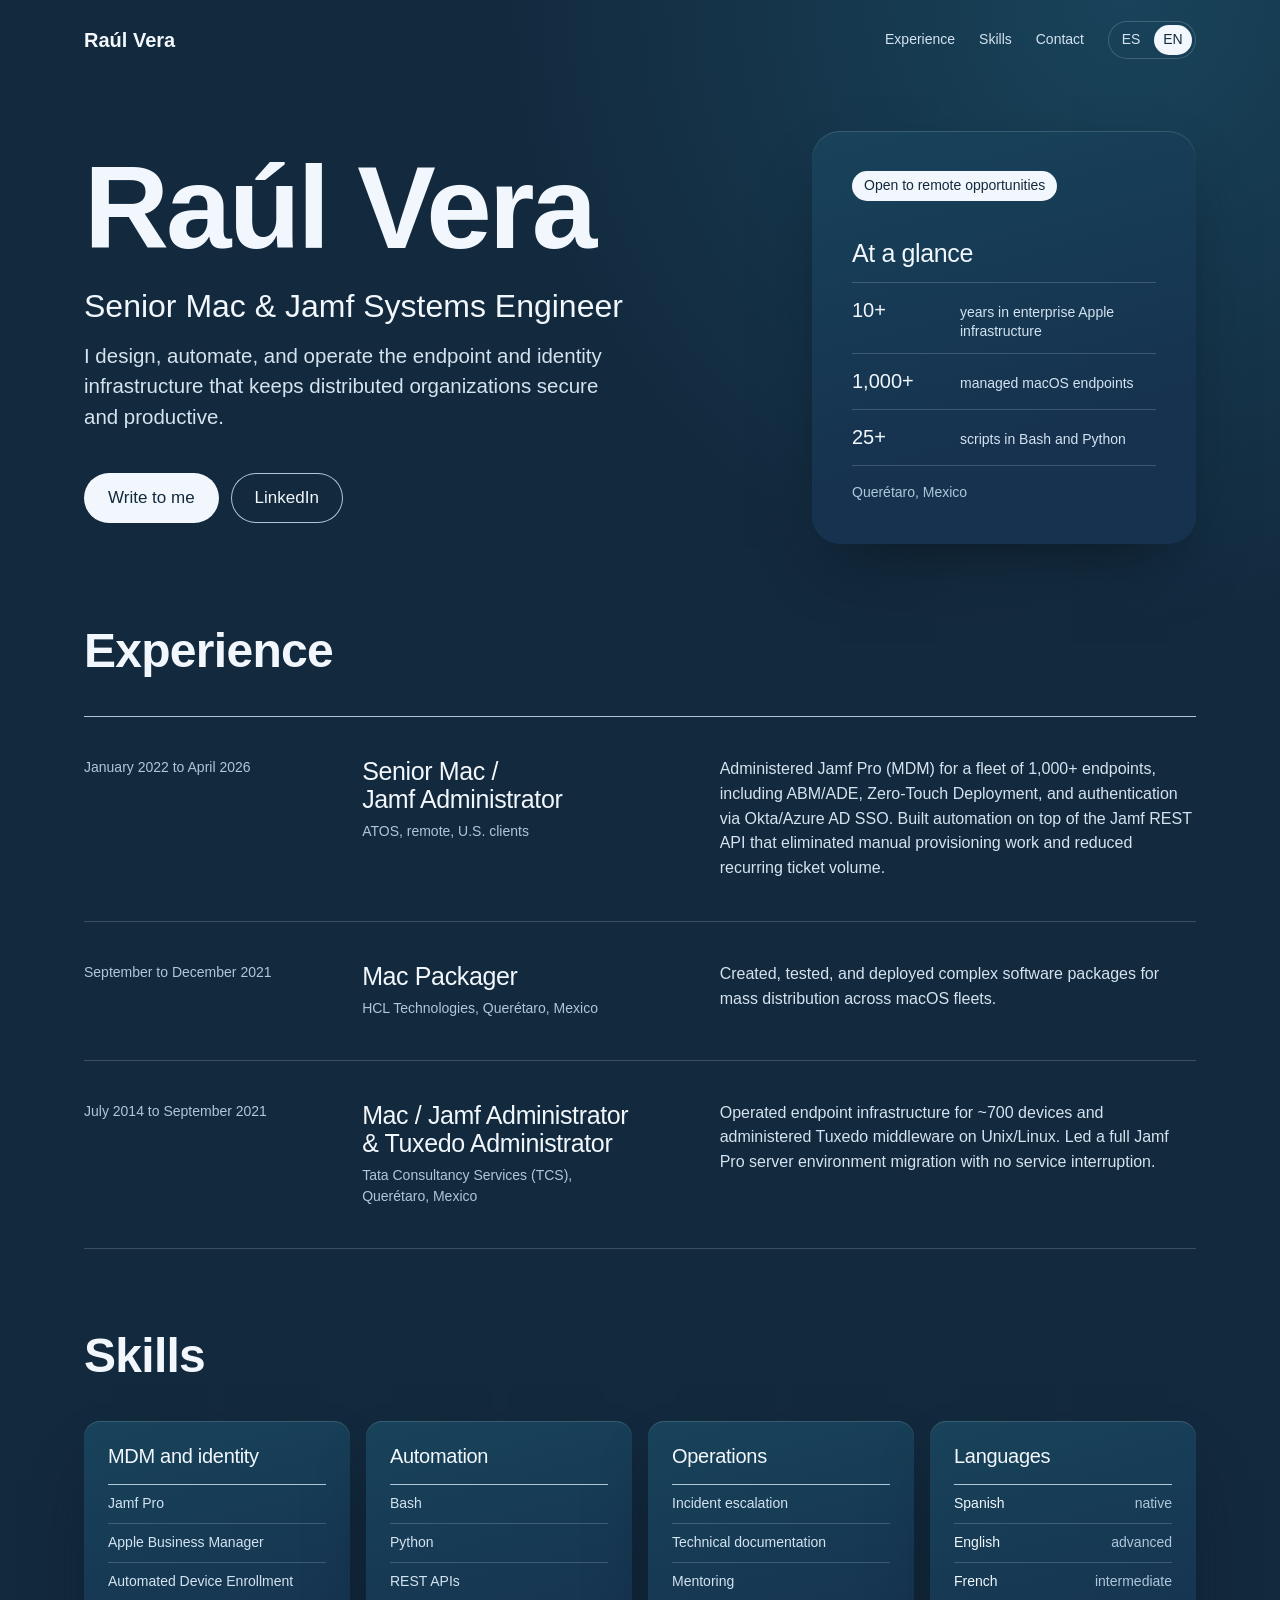
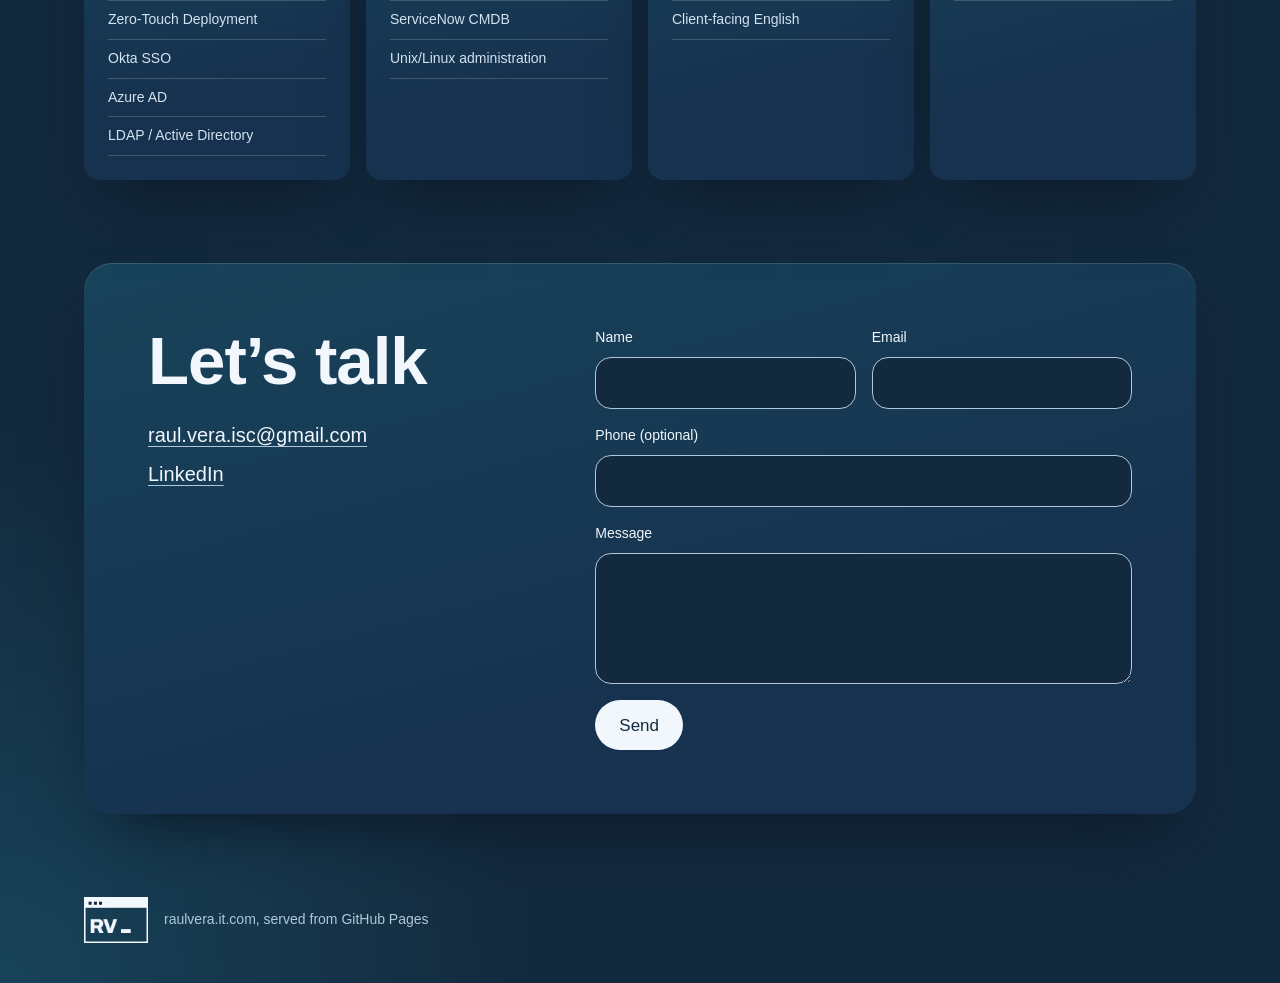
==== commit de8e806b: "Add social preview, favicons and language metadata Add Open Graph tags and a share image, canonical " ====
--- a/en/index.html
+++ b/en/index.html
@@ -5,6 +5,27 @@
 <meta name="viewport" content="width=device-width, initial-scale=1">
 <title>Raúl Vera, Senior Mac &amp; Jamf Systems Engineer</title>
 <meta name="description" content="Raúl Vera Pineda, Senior Mac &amp; Jamf Systems Engineer. 10+ years managing endpoint and identity infrastructure for enterprise clients.">
+<link rel="canonical" href="https://raulvera.it.com/en/">
+<link rel="alternate" hreflang="es" href="https://raulvera.it.com/">
+<link rel="alternate" hreflang="en" href="https://raulvera.it.com/en/">
+<link rel="alternate" hreflang="x-default" href="https://raulvera.it.com/en/">
+<link rel="icon" href="/favicon.ico" sizes="48x48">
+<link rel="icon" type="image/png" sizes="32x32" href="/favicon-32.png">
+<link rel="apple-touch-icon" href="/apple-touch-icon.png">
+<meta name="theme-color" content="#13293D">
+<meta property="og:type" content="website">
+<meta property="og:site_name" content="Raúl Vera">
+<meta property="og:title" content="Raúl Vera, Senior Mac &amp; Jamf Systems Engineer">
+<meta property="og:description" content="10+ years managing endpoint and identity infrastructure for enterprise clients.">
+<meta property="og:url" content="https://raulvera.it.com/en/">
+<meta property="og:locale" content="en_US">
+<meta property="og:locale:alternate" content="es_MX">
+<meta property="og:image" content="https://raulvera.it.com/og-image.png">
+<meta property="og:image:type" content="image/png">
+<meta property="og:image:width" content="1200">
+<meta property="og:image:height" content="630">
+<meta property="og:image:alt" content="Card for Raúl Vera, Senior Mac and Jamf Systems Engineer">
+<meta name="twitter:card" content="summary_large_image">
 <link rel="preconnect" href="https://api.fontshare.com">
 <link rel="preconnect" href="https://cdn.fontshare.com" crossorigin>
 <link href="https://api.fontshare.com/v2/css?f[]=clash-display@500,600&display=swap" rel="stylesheet">
@@ -94,7 +115,7 @@
   </div>
 </div></section>
 
-<footer class="foot"><div class="container">raulvera.it.com, served from GitHub Pages</div></footer>
+<footer class="foot"><div class="container"><img class="foot-mark" src="/rv-mark.png" alt="RV" width="64" height="45"><span>raulvera.it.com, served from GitHub Pages</span></div></footer>
 
 <script>
 // ── Config ────────────────────────────────────────────────────────────────
--- a/styles.css
+++ b/styles.css
@@ -41,7 +41,7 @@
 
 .well { min-width: 0; padding: var(--space-xl); border-radius: var(--radius-card); background: linear-gradient(165deg, var(--pal-high), var(--pal-mid) 70%); box-shadow: var(--shadow-card), inset 0 1px 0 color-mix(in oklab, var(--color-ink) 14%, transparent); }
 
-.hero .container { display: grid; grid-template-columns: minmax(0, 8fr) minmax(0, 4fr); gap: var(--space-2xl); align-items: center; min-height: clamp(520px, calc(100svh - 96px), 720px); padding-block: var(--space-lg) var(--space-2xl); }
+.hero .container { display: grid; grid-template-columns: minmax(0, 1fr) clamp(350px, 30vw, 400px); gap: clamp(var(--space-xl), 4.5vw, var(--space-2xl)); align-items: center; padding-block: clamp(24px, 4vw, 64px) 0; }
 .hero h1 { max-width: none; font-size: clamp(3.5rem, 9.2vw, 8.25rem); line-height: 0.95; letter-spacing: -0.025em; }
 .role { margin-top: var(--space-lg); color: var(--color-ink); font-family: var(--font-display); font-size: clamp(1.375rem, 1.3vw + 1rem, 2rem); font-weight: 500; line-height: 1.15; }
 .lede { max-width: 52ch; margin-top: var(--space-md); font-size: var(--text-lead); line-height: 1.5; }
@@ -54,7 +54,7 @@
 .btn--ghost:hover { background: var(--pal-high); color: var(--color-ink); }
 .btn--ghost:active { color: var(--color-ink); }
 
-.status { display: inline-block; padding: var(--space-2xs) var(--space-sm); border-radius: var(--radius-pill); background: var(--color-ink); color: var(--pal-base); font-size: var(--text-sm); font-weight: 500; }
+.status { display: inline-block; max-width: 100%; white-space: nowrap; padding: var(--space-2xs) var(--space-sm); border-radius: var(--radius-pill); background: var(--color-ink); color: var(--pal-base); font-size: var(--text-sm); font-weight: 500; }
 .w-facts h2 { margin-top: var(--space-xl); font-size: var(--text-xl); font-weight: 500; }
 .facts { display: grid; margin-top: var(--space-md); }
 .facts div { display: grid; grid-template-columns: 96px minmax(0, 1fr); gap: var(--space-sm); align-items: baseline; padding-block: var(--space-sm); border-top: 1px solid var(--color-rule); }
@@ -62,7 +62,8 @@
 .facts dd { font-size: var(--text-sm); line-height: 1.35; }
 .place { padding-top: var(--space-md); border-top: 1px solid var(--color-rule); color: var(--color-muted); font-size: var(--text-sm); font-weight: 500; }
 
-.section { padding-block: var(--space-3xl); }
+.section { --section-space: clamp(48px, 6.5vw, 96px); padding-block: var(--section-space); }
+.section + .section { padding-top: 0; }
 .section > .container > h2 { font-size: var(--text-section); }
 .jobs { margin-top: var(--space-xl); border-top: 1px solid var(--color-muted); }
 .job { display: grid; grid-template-columns: minmax(0, 3fr) minmax(0, 4fr) minmax(0, 6fr); gap: var(--space-xl); padding-block: var(--space-xl); border-bottom: 1px solid var(--color-rule); }
@@ -80,7 +81,7 @@
 .rows dt { color: var(--color-ink); font-weight: 500; }
 .rows dd { color: var(--color-muted); }
 
-.contact { padding-block: var(--space-lg) var(--space-3xl); }
+.contact { padding-block: 0 clamp(48px, 6.5vw, 96px); }
 .w-contact { display: grid; grid-template-columns: minmax(0, 5fr) minmax(0, 7fr); gap: var(--space-2xl); padding: var(--space-2xl); }
 .w-contact h2 { font-size: clamp(2.5rem, 4vw + 1rem, 4.5rem); }
 .direct { display: grid; justify-items: start; gap: var(--space-xs); margin-top: var(--space-lg); font-size: var(--text-lg); }
@@ -97,22 +98,40 @@
 #form-status { min-height: 1.5em; color: var(--color-ink); font-size: var(--text-sm); }
 
 .foot { padding-block: 0 var(--space-xl); color: var(--color-muted); font-size: var(--text-sm); }
+.foot .container { display: flex; align-items: center; gap: var(--space-md); }
+.foot-mark { flex: none; width: 64px; height: auto; }
 
+@media (max-width: 71rem) {
+  .job { grid-template-columns: minmax(0, 4fr) minmax(0, 7fr); grid-template-rows: auto 1fr; column-gap: var(--space-xl); row-gap: var(--space-xs); }
+  .job .what { grid-column: 2; grid-row: 1 / span 2; }
+  .groups { grid-template-columns: repeat(2, minmax(0, 1fr)); }
+  .w-contact { padding: var(--space-xl); gap: var(--space-xl); }
+}
 @media (max-width: 60rem) {
   .hero .container, .w-contact { grid-template-columns: minmax(0, 1fr); min-height: 0; }
-  .hero .container { gap: var(--space-xl); padding-block: var(--space-xl); }
-  .job { grid-template-columns: minmax(0, 1fr); gap: var(--space-sm); padding-block: var(--space-lg); }
-  .groups { grid-template-columns: repeat(2, minmax(0, 1fr)); }
-  .w-contact { padding: var(--space-xl); gap: var(--space-xl); }
+  .hero .container { gap: var(--space-xl); padding-block: var(--space-lg) 0; }
+  .job { grid-template-columns: minmax(0, 1fr); grid-template-rows: none; gap: var(--space-sm); padding-block: var(--space-lg); }
+  .job .what { grid-column: auto; grid-row: auto; }
+  .w-facts h2 { margin-top: var(--space-lg); }
+  .facts { grid-template-columns: repeat(3, minmax(0, 1fr)); gap: var(--space-lg); }
+  .facts div { display: block; }
+  .facts dd { margin-top: var(--space-2xs); }
+  .place { margin-top: var(--space-md); }
 }
 @media (max-width: 40rem) {
   .top .container { min-height: 68px; }
   .links { gap: var(--space-sm); }
   .links > a:not(.keep) { display: none; }
   .well, .w-contact { padding: var(--space-lg); border-radius: var(--radius-well); }
-  .section { padding-block: var(--space-2xl); }
   .groups, .form { grid-template-columns: minmax(0, 1fr); }
   .direct { font-size: var(--text-md); }
+  .facts { grid-template-columns: minmax(0, 1fr); gap: 0; }
+  .facts div { display: grid; grid-template-columns: 76px minmax(0, 1fr); }
+  .facts dd { margin-top: 0; }
+  .place { margin-top: 0; }
+}
+@media (max-width: 24rem) {
+  .status { padding-inline: var(--space-xs); font-size: var(--text-xs); }
 }
 @media (prefers-reduced-motion: reduce) {
   html { scroll-behavior: auto; }
